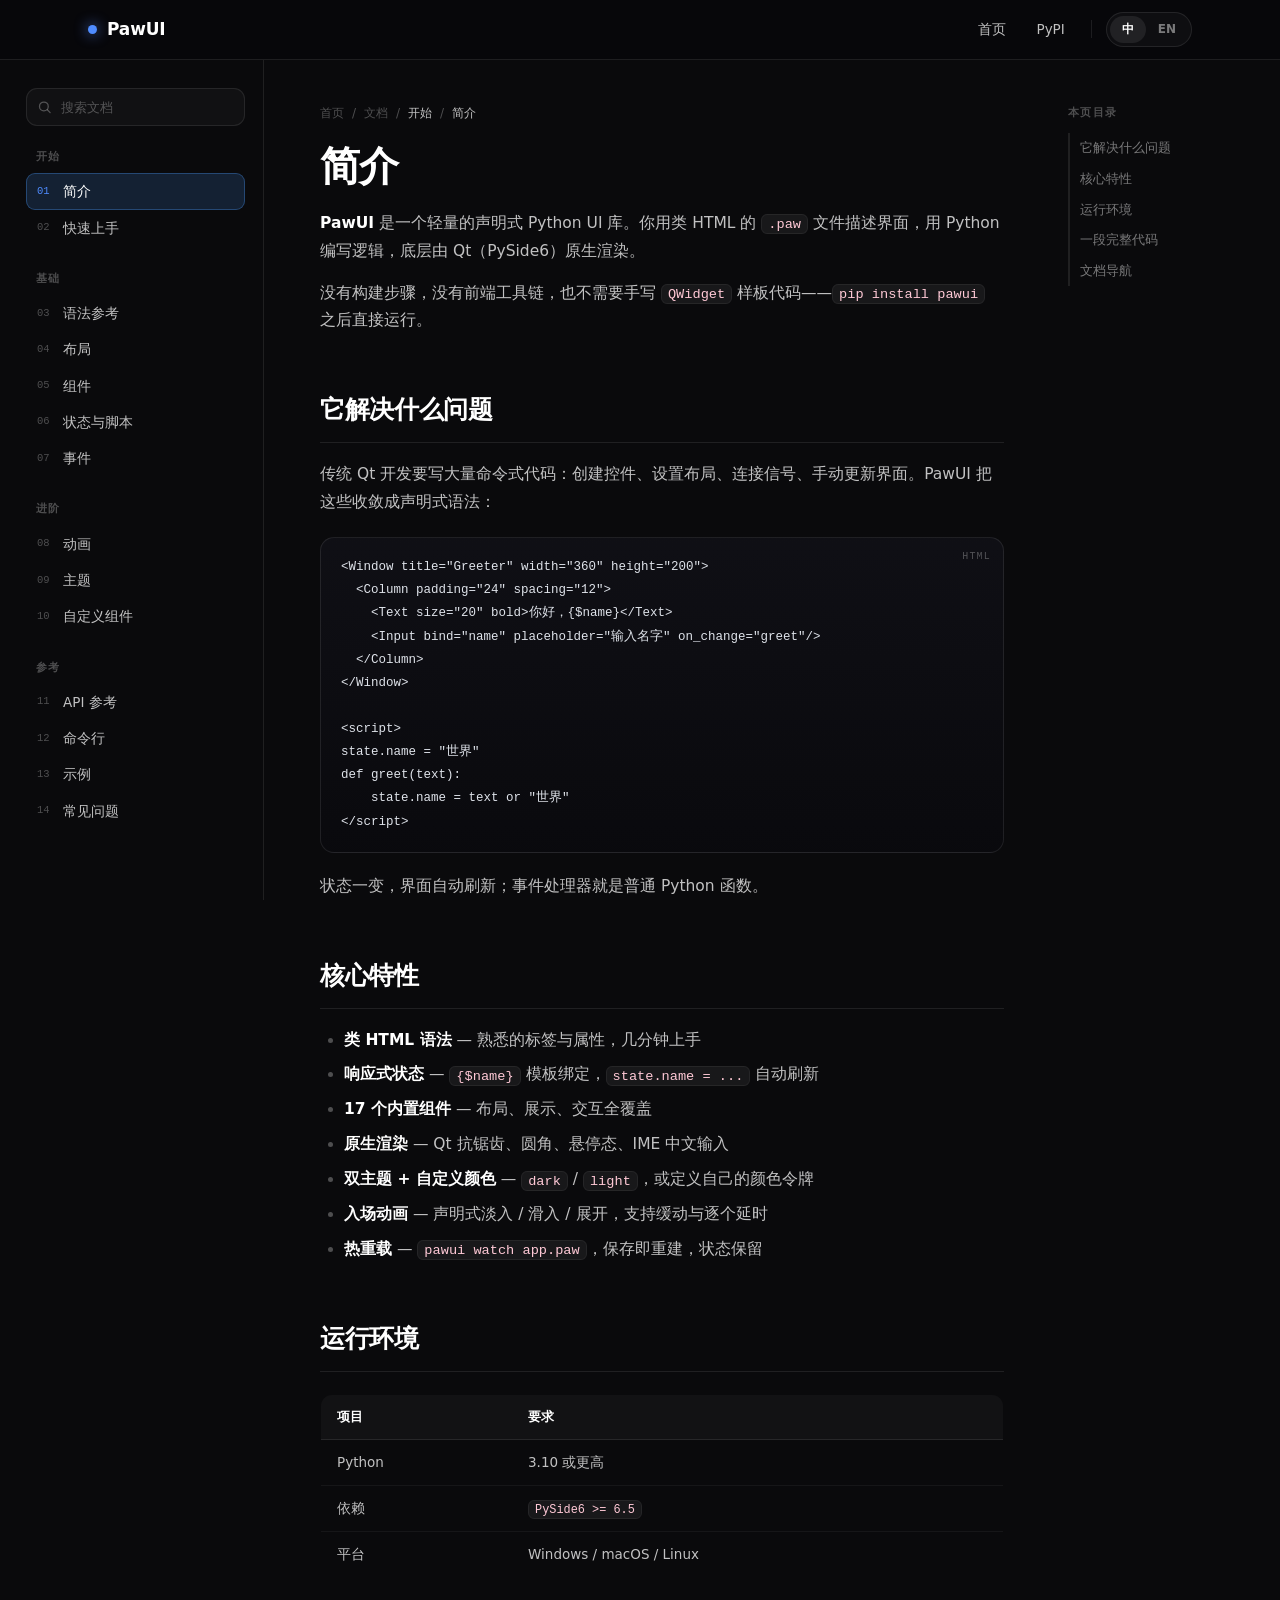
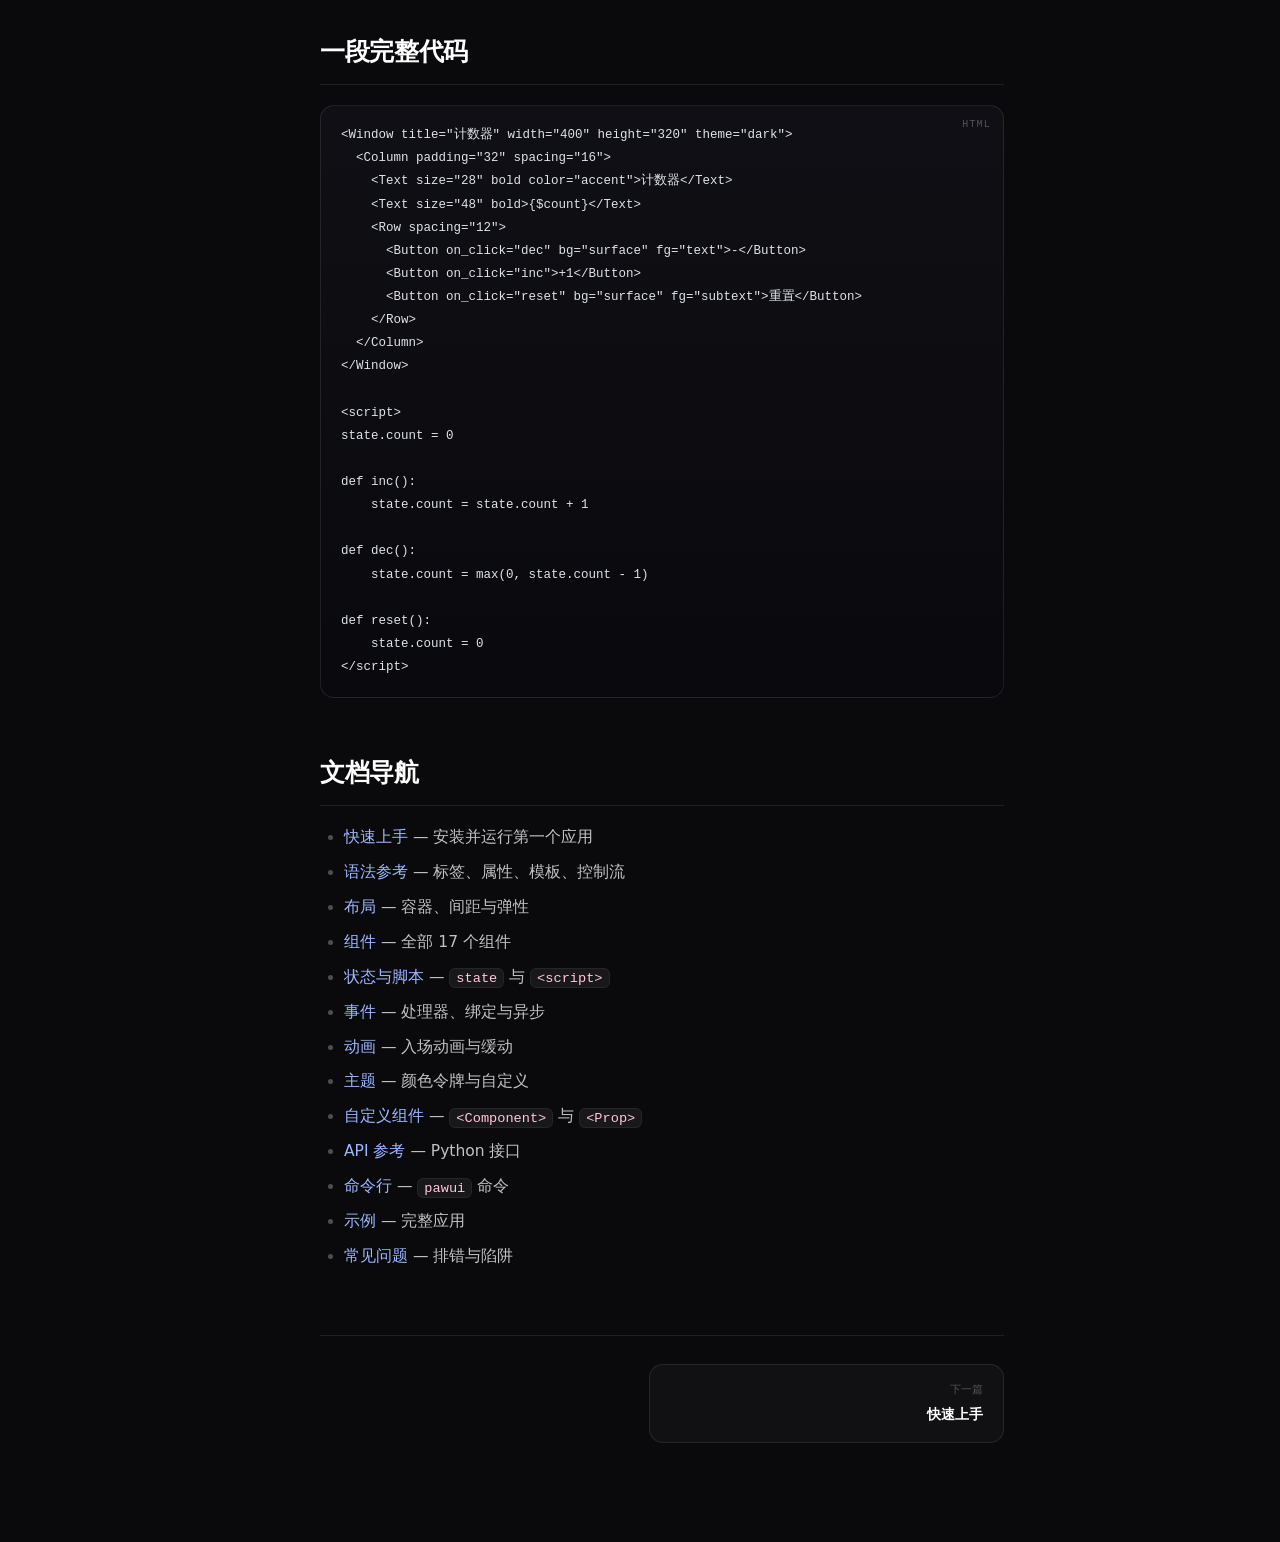
==== docs/index.html @ 41537f06 "Initial commit: PawUI website, docs, and Cloudflare Pages config" ====
<!DOCTYPE html>
<html lang="zh-CN">
<head>
<meta charset="UTF-8">
<meta name="viewport" content="width=device-width, initial-scale=1.0">
<title>文档 — PawUI</title>
<meta name="description" content="PawUI 文档：语法、布局、组件、状态、事件、主题与命令行参考。">
<link rel="stylesheet" href="../static/style.css">
</head>
<body class="docs-body">

<header class="site-header scrolled" id="header">
  <div class="header-inner">
    <a class="brand" href="../index.html"><span class="dot"></span>PawUI</a>
    <nav class="header-nav">
      <a class="nav-link" href="../index.html" data-zh="首页" data-en="Home">首页</a>
      <a class="nav-link" href="https://pypi.org/project/pawui/" target="_blank" rel="noopener">PyPI</a>
      <span class="divider-v"></span>
      <div class="lang-toggle" role="group" aria-label="Language">
        <button type="button" data-lang="zh" class="active">中</button>
        <button type="button" data-lang="en">EN</button>
      </div>
      <button class="menu-btn" id="menu-btn" type="button" aria-label="Menu">
        <svg width="18" height="18" viewBox="0 0 24 24" fill="none" stroke="currentColor" stroke-width="2" stroke-linecap="round">
          <line x1="4" y1="7" x2="20" y2="7"></line>
          <line x1="4" y1="12" x2="20" y2="12"></line>
          <line x1="4" y1="17" x2="20" y2="17"></line>
        </svg>
      </button>
    </nav>
  </div>
</header>

<div class="docs-scrim" id="scrim"></div>

<div class="docs-shell">
  <aside class="docs-side" id="side">
    <div class="side-search">
      <svg viewBox="0 0 24 24" fill="none" stroke="currentColor" stroke-width="2" stroke-linecap="round">
        <circle cx="11" cy="11" r="7"></circle>
        <line x1="21" y1="21" x2="16.5" y2="16.5"></line>
      </svg>
      <input type="search" id="doc-search" placeholder="搜索文档" autocomplete="off">
    </div>
    <nav id="side-nav"></nav>
  </aside>

  <main class="docs-main">
    <div class="crumbs" id="crumbs"></div>
    <article class="markdown" id="doc"></article>
    <div class="doc-pager" id="pager"></div>
  </main>

  <aside class="docs-toc" id="toc">
    <b data-zh="本页目录" data-en="On this page">本页目录</b>
    <nav id="toc-nav"></nav>
  </aside>
</div>

<noscript>
  <div style="padding:120px 28px;text-align:center;color:#f5f5f7">
    This documentation requires JavaScript.
  </div>
</noscript>

<script src="../static/marked.min.js"></script>
<script src="../static/dompurify.min.js"></script>
<script src="../static/data.js"></script>
<script src="../static/docs.js"></script>
</body>
</html>
---- static/style.css ----
/* ============================================================
   PawUI — shared design system
   Used by the landing page (index.html) and docs (docs/index.html)
   ============================================================ */

/* --- tokens --- */
:root {
  --bg: #0a0a0c;
  --bg-soft: #101015;
  --text: #ffffff;
  --text-2: hsla(0,0%,100%,.75);
  --text-3: hsla(0,0%,100%,.45);
  --text-4: hsla(0,0%,100%,.28);

  --accent: #4f8cff;
  --accent-soft: hsla(213,100%,65%,.16);
  --accent-line: hsla(213,100%,65%,.32);
  --cyan: #6ec8ff;
  --violet: #a78bfa;
  --green: #34d399;
  --amber: #fbbf24;
  --danger: #fb7185;

  --surface: hsla(0,0%,100%,.05);
  --surface-2: hsla(0,0%,100%,.03);
  --surface-3: hsla(0,0%,100%,.08);
  --border: hsla(0,0%,100%,.09);
  --border-2: hsla(0,0%,100%,.16);

  --radius-sm: 10px;
  --radius: 16px;
  --radius-lg: 22px;
  --radius-xl: 30px;

  --shadow-sm: 0 2px 10px rgba(0,0,0,.35);
  --shadow: 0 20px 50px rgba(0,0,0,.5);
  --shadow-lg: 0 40px 90px rgba(0,0,0,.6);

  --font: "Inter", -apple-system, BlinkMacSystemFont, "Segoe UI",
    "PingFang SC", "Hiragino Sans GB", "Microsoft YaHei UI", system-ui, sans-serif;
  --mono: "SF Mono", "JetBrains Mono", "Cascadia Code", Menlo, Consolas, monospace;

  --ease: cubic-bezier(.16,1,.3,1);
  --spring: cubic-bezier(.34,1.56,.64,1);
  --dur: .5s;

  --container: 1160px;
  --header-h: 60px;
}

*, *::before, *::after { box-sizing: border-box; margin: 0; padding: 0; }

html { scroll-behavior: smooth; -webkit-text-size-adjust: 100%; }

body {
  background: var(--bg);
  color: var(--text);
  font-family: var(--font);
  font-size: 15px;
  line-height: 1.65;
  -webkit-font-smoothing: antialiased;
  -moz-osx-font-smoothing: grayscale;
  overflow-x: hidden;
}

a { color: inherit; text-decoration: none; }
img { max-width: 100%; display: block; }
button { font-family: inherit; }
::selection { background: var(--accent-soft); }

/* --- background atmosphere --- */
.atmos {
  position: fixed;
  inset: 0;
  z-index: 0;
  pointer-events: none;
  overflow: hidden;
}
.atmos .orb {
  position: absolute;
  border-radius: 50%;
  filter: blur(110px);
  opacity: .55;
}
.atmos .o1 {
  width: 620px; height: 620px; top: -220px; left: -180px;
  background: radial-gradient(circle, hsla(213,100%,62%,.30), transparent 66%);
}
.atmos .o2 {
  width: 520px; height: 520px; top: -40px; right: -160px;
  background: radial-gradient(circle, hsla(190,90%,58%,.24), transparent 66%);
}
.atmos .o3 {
  width: 540px; height: 540px; bottom: -220px; left: 32%;
  background: radial-gradient(circle, hsla(268,84%,66%,.22), transparent 66%);
}
.atmos .grid {
  position: absolute;
  inset: 0;
  background-image:
    linear-gradient(rgba(255,255,255,.025) 1px, transparent 1px),
    linear-gradient(90deg, rgba(255,255,255,.025) 1px, transparent 1px);
  background-size: 64px 64px;
  mask-image: radial-gradient(ellipse 80% 60% at 50% 0%, #000 30%, transparent 75%);
  -webkit-mask-image: radial-gradient(ellipse 80% 60% at 50% 0%, #000 30%, transparent 75%);
}
.page { position: relative; z-index: 1; }

/* --- layout --- */
.container {
  width: 100%;
  max-width: var(--container);
  margin: 0 auto;
  padding: 0 28px;
}
section { padding: 150px 0; position: relative; }

/* --- typography helpers --- */
.eyebrow {
  display: inline-flex;
  align-items: center;
  gap: 8px;
  padding: 5px 13px;
  border: 1px solid var(--border);
  border-radius: 100px;
  background: var(--surface-2);
  font-family: var(--mono);
  font-size: 10.5px;
  letter-spacing: .18em;
  text-transform: uppercase;
  color: var(--text-2);
}
.h1 {
  font-size: clamp(34px, 4.6vw, 56px);
  line-height: 1.08;
  font-weight: 700;
  letter-spacing: -.03em;
}
.h2 {
  font-size: clamp(28px, 4.2vw, 48px);
  line-height: 1.1;
  font-weight: 700;
  letter-spacing: -.025em;
}
.h3 { font-size: 20px; font-weight: 650; letter-spacing: -.01em; }
.grad {
  background: linear-gradient(100deg, #a8c8ff 0%, var(--accent) 50%, #6ec8ff 100%);
  -webkit-background-clip: text;
  background-clip: text;
  color: transparent;
}
.lead { font-size: 17px; line-height: 1.75; color: var(--text-2); }

/* --- buttons --- */
.btn {
  display: inline-flex;
  align-items: center;
  justify-content: center;
  gap: 8px;
  height: 42px;
  padding: 0 20px;
  border-radius: 100px;
  border: 1px solid transparent;
  font-size: 14px;
  font-weight: 600;
  cursor: pointer;
  white-space: nowrap;
  transition: transform .35s var(--ease), background .35s var(--ease),
    border-color .35s var(--ease), box-shadow .35s var(--ease), color .35s var(--ease);
}
.btn:hover { transform: translateY(-2px); }
.btn:active { transform: translateY(0); }
.btn-primary {
  background: var(--text);
  color: #08080b;
}
.btn-primary:hover { box-shadow: 0 12px 30px rgba(255,255,255,.18); }
.btn-accent {
  background: linear-gradient(120deg, var(--accent), #6f9dff);
  color: #fff;
  box-shadow: 0 10px 30px hsla(213,100%,65%,.35);
}
.btn-accent:hover { box-shadow: 0 16px 40px hsla(213,100%,65%,.5); }
.btn-secondary {
  background: var(--surface);
  border-color: var(--border);
  color: var(--text);
}
.btn-secondary:hover { background: var(--surface-3); border-color: var(--border-2); }
.btn-ghost { color: var(--text-2); }
.btn-ghost:hover { color: var(--text); background: var(--surface-2); }
.btn-sm { height: 36px; padding: 0 15px; font-size: 13px; }

/* --- header --- */
.site-header {
  position: fixed;
  top: 0; left: 0; right: 0;
  z-index: 100;
  height: var(--header-h);
  display: flex;
  align-items: center;
  border-bottom: 1px solid transparent;
  transition: background .4s var(--ease), border-color .4s var(--ease), backdrop-filter .4s var(--ease);
}
.site-header.scrolled {
  background: rgba(8,8,11,.72);
  backdrop-filter: saturate(180%) blur(20px);
  -webkit-backdrop-filter: saturate(180%) blur(20px);
  border-bottom-color: var(--border);
}
.header-inner {
  width: 100%;
  max-width: var(--container);
  margin: 0 auto;
  padding: 0 28px;
  display: flex;
  align-items: center;
  justify-content: space-between;
  gap: 20px;
}
.brand {
  display: inline-flex;
  align-items: center;
  gap: 10px;
  font-weight: 700;
  font-size: 17px;
  letter-spacing: -.01em;
}
.brand .dot {
  width: 9px; height: 9px;
  border-radius: 50%;
  background: var(--accent);
  box-shadow: 0 0 14px rgba(91,140,255,.9);
}
.header-nav {
  display: flex;
  align-items: center;
  gap: 6px;
  font-size: 13.5px;
  font-weight: 500;
}
.header-nav a.nav-link {
  padding: 7px 12px;
  border-radius: 100px;
  color: var(--text-2);
  transition: color .3s var(--ease), background .3s var(--ease);
}
.header-nav a.nav-link:hover { color: var(--text); background: var(--surface-2); }
.header-nav .divider-v {
  width: 1px; height: 18px;
  background: var(--border);
  margin: 0 8px;
}

/* --- hero --- */
.hero { padding: 180px 0 72px; }
.hero-grid {
  display: grid;
  grid-template-columns: 1.12fr .88fr;
  gap: 72px;
  align-items: center;
}
.hero-copy { display: flex; flex-direction: column; gap: 26px; }
.hero-badge {
  display: inline-flex;
  align-items: center;
  gap: 9px;
  width: fit-content;
  padding: 6px 14px 6px 8px;
  border: 1px solid var(--border);
  border-radius: 100px;
  background: var(--surface-2);
  font-size: 12.5px;
  color: var(--text-2);
}
.hero-badge .tag {
  font-family: var(--mono);
  font-size: 10.5px;
  font-weight: 600;
  padding: 2px 8px;
  border-radius: 100px;
  background: var(--accent-soft);
  color: #b9ccff;
}
.hero-badge .live {
  width: 6px; height: 6px; border-radius: 50%;
  background: var(--green);
  box-shadow: 0 0 10px var(--green);
  animation: pulse 2.4s var(--ease) infinite;
}
@keyframes pulse { 0%,100% { opacity: 1; } 50% { opacity: .35; } }
.hero-actions { display: flex; gap: 12px; flex-wrap: wrap; align-items: center; }
.hero-meta {
  display: flex;
  gap: 22px;
  flex-wrap: wrap;
  font-size: 12.5px;
  color: var(--text-3);
  font-family: var(--mono);
}
.hero-meta span { display: inline-flex; align-items: center; gap: 7px; }
.hero-meta i {
  width: 5px; height: 5px; border-radius: 50%;
  background: var(--text-4);
  display: inline-block;
}

/* --- terminal / code --- */
.term {
  border: 1px solid var(--border);
  border-radius: var(--radius-lg);
  background: linear-gradient(180deg, rgba(18,18,24,.96), rgba(11,11,15,.96));
  box-shadow: var(--shadow-lg);
  overflow: hidden;
}
.term-bar {
  display: flex;
  align-items: center;
  gap: 12px;
  padding: 12px 16px;
  border-bottom: 1px solid var(--border);
}
.term-dots { display: flex; gap: 7px; }
.term-dots i { width: 11px; height: 11px; border-radius: 50%; display: block; }
.term-dots .r { background: #ff5f57; }
.term-dots .y { background: #febc2e; }
.term-dots .g { background: #28c840; }
.term-title {
  flex: 1;
  text-align: center;
  font-family: var(--mono);
  font-size: 11.5px;
  color: var(--text-3);
}
.term-copy {
  font-size: 11px;
  font-family: var(--mono);
  color: var(--text-3);
  background: transparent;
  border: 1px solid transparent;
  border-radius: 7px;
  padding: 3px 9px;
  cursor: pointer;
  transition: all .3s var(--ease);
}
.term-copy:hover { color: var(--text); border-color: var(--border); background: var(--surface-2); }
.term-tabs { display: flex; gap: 4px; padding: 12px 14px 0; }
.term-tab {
  padding: 8px 14px;
  font-size: 12px;
  font-weight: 600;
  color: var(--text-3);
  background: transparent;
  border: 1px solid transparent;
  border-bottom: none;
  border-radius: 10px 10px 0 0;
  cursor: pointer;
  transition: all .3s var(--ease);
}
.term-tab:hover { color: var(--text-2); }
.term-tab.active {
  color: var(--text);
  background: rgba(255,255,255,.05);
  border-color: var(--border);
}
.term-body {
  margin: 0;
  padding: 18px 20px;
  font-family: var(--mono);
  font-size: 12.5px;
  line-height: 1.95;
  color: #dfe3ea;
  white-space: pre;
  overflow-x: auto;
  min-height: 190px;
}
.term-body .c-prompt { color: var(--accent); }
.term-body .c-key { color: var(--violet); }
.term-body .c-str { color: var(--green); }
.term-body .c-fn { color: var(--cyan); }
.term-body .c-cmt { color: var(--text-4); }
.term-body .c-tag { color: #7aa2ff; }
.term-body .c-atr { color: var(--amber); }
.term-body .c-num { color: #f0a6ff; }

/* --- reveal animations --- */
@keyframes rise {
  from { opacity: 0; transform: translateY(26px); }
  to { opacity: 1; transform: none; }
}
.rise { animation: rise .9s var(--ease) both; }
.r1 { animation-delay: .05s; } .r2 { animation-delay: .13s; }
.r3 { animation-delay: .21s; } .r4 { animation-delay: .30s; }
.r5 { animation-delay: .40s; } .r6 { animation-delay: .52s; }

.reveal { opacity: 0; transform: translateY(30px); transition: opacity .9s var(--ease), transform .9s var(--ease); }
.reveal.in { opacity: 1; transform: none; }
.rd1 { transition-delay: .06s; } .rd2 { transition-delay: .14s; }
.rd3 { transition-delay: .22s; } .rd4 { transition-delay: .30s; }

@media (prefers-reduced-motion: reduce) {
  * { animation: none !important; transition: none !important; }
  .reveal { opacity: 1; transform: none; }
}

/* --- section head --- */
.sec-head {
  display: flex;
  flex-direction: column;
  align-items: center;
  text-align: center;
  gap: 20px;
  max-width: 680px;
  margin: 0 auto 88px;
}
.sec-head p { color: var(--text-2); font-size: 16px; line-height: 1.75; }

/* --- stats --- */
.stats {
  display: grid;
  grid-template-columns: repeat(4, 1fr);
  gap: 16px;
  padding: 8px;
  border: 1px solid var(--border);
  border-radius: var(--radius-lg);
  background: var(--surface-2);
}
.stat {
  text-align: center;
  padding: 26px 16px;
  border-radius: var(--radius);
  transition: background .4s var(--ease);
}
.stat:hover { background: var(--surface); }
.stat .n {
  font-size: 40px;
  font-weight: 700;
  letter-spacing: -.03em;
  line-height: 1;
  background: linear-gradient(180deg, #fff, #a8c8ff);
  -webkit-background-clip: text; background-clip: text; color: transparent;
}
.stat .l { margin-top: 8px; font-size: 12.5px; color: var(--text-3); }

/* --- bento features --- */
.bento {
  display: grid;
  grid-template-columns: repeat(3, 1fr);
  gap: 20px;
}
.card {
  position: relative;
  border: 1px solid var(--border);
  border-radius: var(--radius-lg);
  background: linear-gradient(180deg, rgba(255,255,255,.05), rgba(255,255,255,.015));
  padding: 22px;
  overflow: hidden;
  transition: transform .55s var(--ease), border-color .55s var(--ease);
}
.card:hover { transform: translateY(-6px); border-color: var(--border-2); }
.card::after {
  content: "";
  position: absolute;
  inset: 0;
  background: radial-gradient(600px 180px at var(--mx, 50%) var(--my, 0%), rgba(91,140,255,.12), transparent 70%);
  opacity: 0;
  transition: opacity .5s var(--ease);
  pointer-events: none;
}
.card:hover::after { opacity: 1; }
.card .ic {
  width: 38px; height: 38px;
  border-radius: 12px;
  display: grid;
  place-items: center;
  border: 1px solid var(--accent-line);
  background: linear-gradient(140deg, rgba(79,140,255,.20), rgba(79,140,255,.03));
  color: #b9ccff;
  font-family: var(--mono);
  font-size: 12.5px;
  font-weight: 700;
  margin-bottom: 14px;
}
.card h3 { font-size: 16px; font-weight: 650; letter-spacing: -.01em; margin-bottom: 7px; }
.card p { font-size: 13px; line-height: 1.65; color: var(--text-2); }
.card .en {
  display: block;
  margin-top: 6px;
  font-family: var(--mono);
  font-size: 10px;
  letter-spacing: .16em;
  text-transform: uppercase;
  color: var(--text-4);
}
.card.wide { grid-column: span 4; }
.card.mid { grid-column: span 3; }
.card.third { grid-column: span 2; }
.card.two { grid-column: span 2; }
.card .code-inline {
  margin-top: 13px;
  display: inline-block;
  font-family: var(--mono);
  font-size: 12px;
  color: var(--cyan);
  background: rgba(52,211,238,.08);
  border: 1px solid rgba(52,211,238,.18);
  border-radius: 8px;
  padding: 6px 10px;
}
.card .mini-term {
  margin-top: 18px;
  border: 1px solid var(--border);
  border-radius: 12px;
  background: rgba(0,0,0,.35);
  padding: 12px 14px;
  font-family: var(--mono);
  font-size: 11.5px;
  line-height: 1.9;
  color: var(--text-2);
}
.card .mini-term .c-dim { color: var(--text-4); }
.card .mini-term .c-accent { color: var(--accent); }
.card .mini-term .c-green { color: var(--green); }

/* --- showcase --- */
.showcase {
  display: grid;
  grid-template-columns: .85fr 1.15fr;
  gap: 56px;
  align-items: center;
}
.showcase-copy { display: flex; flex-direction: column; gap: 22px; }
.checklist { display: flex; flex-direction: column; gap: 14px; margin-top: 6px; }
.checklist li {
  list-style: none;
  display: flex;
  gap: 12px;
  align-items: flex-start;
  font-size: 14px;
  color: var(--text-2);
}
.checklist li .tick {
  flex: none;
  width: 20px; height: 20px;
  border-radius: 50%;
  display: grid; place-items: center;
  background: rgba(52,211,153,.14);
  border: 1px solid rgba(52,211,153,.3);
  color: var(--green);
  font-size: 11px;
  margin-top: 1px;
}
.mock {
  border: 1px solid var(--border);
  border-radius: var(--radius-xl);
  background: linear-gradient(180deg, rgba(20,20,27,.96), rgba(12,12,16,.96));
  box-shadow: var(--shadow-lg);
  overflow: hidden;
}
.mock-bar {
  display: flex; align-items: center; gap: 8px;
  padding: 13px 18px;
  border-bottom: 1px solid var(--border);
}
.mock-bar .t { font-size: 12px; color: var(--text-3); font-family: var(--mono); margin-left: 6px; }
.mock-app { padding: 22px; display: flex; flex-direction: column; gap: 16px; }
.mock-row { display: flex; gap: 12px; align-items: center; }
.mock-tile {
  flex: 1;
  border: 1px solid var(--border);
  border-radius: 14px;
  background: var(--surface-2);
  padding: 16px;
  display: flex;
  flex-direction: column;
  gap: 6px;
}
.mock-tile .k { font-size: 11px; color: var(--text-3); }
.mock-tile .v { font-size: 24px; font-weight: 700; letter-spacing: -.02em; }
.mock-tile .v.a { color: var(--accent); }
.mock-tile .v.b { color: var(--cyan); }
.mock-tile .v.c { color: var(--violet); }
.mock-progress {
  height: 8px; border-radius: 100px;
  background: var(--surface-3);
  overflow: hidden;
}
.mock-progress i {
  display: block; height: 100%; width: 68%;
  border-radius: 100px;
  background: linear-gradient(90deg, var(--accent), var(--cyan));
}
.mock-input {
  display: flex; gap: 10px;
}
.mock-input .f {
  flex: 1;
  height: 38px;
  border: 1px solid var(--border);
  border-radius: 10px;
  background: var(--surface-2);
  display: flex; align-items: center;
  padding: 0 14px;
  font-size: 12px;
  color: var(--text-4);
}
.mock-input .b {
  height: 38px; padding: 0 18px;
  border-radius: 10px;
  background: linear-gradient(120deg, var(--accent), #7aa2ff);
  color: #fff; font-size: 12.5px; font-weight: 600;
  display: inline-flex; align-items: center;
}
.mock-list { display: flex; flex-direction: column; gap: 8px; }
.mock-item {
  display: flex; align-items: center; gap: 12px;
  padding: 11px 14px;
  border: 1px solid var(--border);
  border-radius: 12px;
  background: var(--surface-2);
  font-size: 12.5px;
  color: var(--text-2);
}
.mock-item .sw {
  width: 34px; height: 20px; border-radius: 100px;
  background: var(--accent); position: relative; flex: none;
}
.mock-item .sw::after {
  content: ""; position: absolute; top: 3px; right: 3px;
  width: 14px; height: 14px; border-radius: 50%; background: #fff;
}
.mock-item .sw.off { background: var(--surface-3); }
.mock-item .sw.off::after { right: auto; left: 3px; }
.mock-item .fill { flex: 1; }

/* --- steps --- */
.steps { display: grid; grid-template-columns: repeat(3, 1fr); gap: 24px; counter-reset: s; }
.step {
  position: relative;
  border: 1px solid var(--border);
  border-radius: var(--radius-lg);
  background: var(--surface-2);
  padding: 32px 28px;
  counter-increment: s;
  transition: transform .5s var(--ease), border-color .5s var(--ease);
}
.step:hover { transform: translateY(-5px); border-color: var(--border-2); }
.step::before {
  content: "0" counter(s);
  position: absolute;
  top: 24px; right: 26px;
  font-family: var(--mono);
  font-size: 12px;
  font-weight: 700;
  color: var(--text-4);
}
.step h3 { font-size: 18px; font-weight: 650; margin-bottom: 10px; }
.step p { font-size: 13.5px; color: var(--text-2); line-height: 1.7; }
.step code {
  font-family: var(--mono);
  font-size: 12px;
  color: var(--accent);
  background: var(--accent-soft);
  border-radius: 6px;
  padding: 2px 7px;
}

/* --- install / cli --- */
.install-grid { display: grid; grid-template-columns: 1fr 1fr; gap: 60px; align-items: center; }
.cmd-list { display: flex; flex-direction: column; gap: 10px; margin-top: 28px; }
.cmd-row {
  display: flex; align-items: center; gap: 16px;
  padding: 13px 18px;
  border: 1px solid var(--border);
  border-radius: 13px;
  background: var(--surface-2);
  transition: transform .4s var(--ease), border-color .4s var(--ease), background .4s var(--ease);
}
.cmd-row:hover { transform: translateX(4px); border-color: var(--border-2); background: var(--surface); }
.cmd-row .k {
  font-family: var(--mono);
  font-size: 11px;
  font-weight: 700;
  color: var(--accent);
  width: 62px;
  flex: none;
  text-transform: uppercase;
  letter-spacing: .05em;
}
.cmd-row .v { font-family: var(--mono); font-size: 12.5px; color: var(--text-2); }
.cmd-row .d { margin-left: auto; font-size: 11.5px; color: var(--text-4); }

/* --- cta --- */
.cta {
  border: 1px solid var(--border);
  border-radius: var(--radius-xl);
  background:
    radial-gradient(700px 300px at 50% -20%, rgba(91,140,255,.18), transparent 70%),
    linear-gradient(180deg, rgba(255,255,255,.04), rgba(255,255,255,.01));
  padding: 100px 40px;
  text-align: center;
  display: flex;
  flex-direction: column;
  align-items: center;
  gap: 22px;
}
.cta .h2 { max-width: 620px; }
.cta p { color: var(--text-2); font-size: 16px; max-width: 500px; }
.cta-actions { display: flex; gap: 12px; flex-wrap: wrap; justify-content: center; margin-top: 6px; }

/* --- footer --- */
.site-footer {
  border-top: 1px solid var(--border);
  padding: 64px 0 36px;
  margin-top: 40px;
}
.footer-top {
  display: flex;
  justify-content: space-between;
  gap: 48px;
  flex-wrap: wrap;
}
.footer-brand { max-width: 320px; display: flex; flex-direction: column; gap: 14px; }
.footer-brand p { font-size: 13px; color: var(--text-3); line-height: 1.75; }
.footer-cols { display: flex; gap: 56px; flex-wrap: wrap; }
.footer-col { display: flex; flex-direction: column; gap: 11px; }
.footer-col b {
  font-size: 11px;
  font-weight: 700;
  letter-spacing: .12em;
  text-transform: uppercase;
  color: var(--text-4);
  margin-bottom: 3px;
}
.footer-col a { font-size: 13px; color: var(--text-2); transition: color .3s var(--ease); }
.footer-col a:hover { color: var(--text); }
.footer-bottom {
  margin-top: 48px;
  padding-top: 24px;
  border-top: 1px solid var(--border);
  display: flex;
  justify-content: space-between;
  gap: 16px;
  flex-wrap: wrap;
  font-size: 12px;
  color: var(--text-4);
}

/* ============================================================
   DOCS
   ============================================================ */
.docs-body { background: var(--bg); }

.docs-shell {
  display: grid;
  grid-template-columns: 264px minmax(0, 1fr) 220px;
  gap: 0;
  max-width: 1420px;
  margin: 0 auto;
  padding-top: var(--header-h);
  min-height: 100vh;
}

/* sidebar */
.docs-side {
  position: sticky;
  top: var(--header-h);
  height: calc(100vh - var(--header-h));
  overflow-y: auto;
  padding: 28px 18px 60px 26px;
  border-right: 1px solid var(--border);
}
.docs-side::-webkit-scrollbar { width: 8px; }
.docs-side::-webkit-scrollbar-thumb { background: var(--surface-3); border-radius: 8px; }
.side-search {
  position: relative;
  margin-bottom: 22px;
}
.side-search input {
  width: 100%;
  height: 38px;
  border: 1px solid var(--border);
  border-radius: 11px;
  background: var(--surface-2);
  color: var(--text);
  font-family: inherit;
  font-size: 13px;
  padding: 0 12px 0 34px;
  outline: none;
  transition: border-color .3s var(--ease), background .3s var(--ease);
}
.side-search input::placeholder { color: var(--text-4); }
.side-search input:focus { border-color: var(--accent-line); background: var(--surface); }
.side-search svg {
  position: absolute;
  left: 11px; top: 50%;
  transform: translateY(-50%);
  width: 15px; height: 15px;
  color: var(--text-4);
  pointer-events: none;
}
.side-group { margin-bottom: 24px; }
.side-group > b {
  display: block;
  padding: 0 10px 8px;
  font-size: 10.5px;
  font-weight: 700;
  letter-spacing: .14em;
  text-transform: uppercase;
  color: var(--text-4);
}
.side-link {
  display: flex;
  align-items: center;
  gap: 10px;
  padding: 7px 11px;
  border-radius: 9px;
  font-size: 13.5px;
  color: var(--text-2);
  transition: color .25s var(--ease), background .25s var(--ease);
}
.side-link:hover { color: var(--text); background: var(--surface-2); }
.side-link.active {
  color: var(--text);
  background: var(--accent-soft);
  box-shadow: inset 0 0 0 1px var(--accent-line);
}
.side-link .idx {
  font-family: var(--mono);
  font-size: 10.5px;
  color: var(--text-4);
  width: 16px;
  flex: none;
}
.side-link.active .idx { color: var(--accent); }
.side-empty { padding: 10px; font-size: 12.5px; color: var(--text-4); }

/* content */
.docs-main {
  min-width: 0;
  padding: 44px 56px 100px;
}
.crumbs {
  display: flex;
  align-items: center;
  gap: 8px;
  font-size: 12px;
  color: var(--text-4);
  margin-bottom: 20px;
}
.crumbs b { color: var(--text-2); font-weight: 500; }
.crumbs .sep { color: var(--text-4); }

.markdown { max-width: 780px; font-size: 15.5px; line-height: 1.8; color: var(--text-2); }
.markdown > *:first-child { margin-top: 0; }
.markdown h1 {
  font-size: 40px;
  font-weight: 700;
  letter-spacing: -.025em;
  color: var(--text);
  line-height: 1.1;
  margin: 0 0 22px;
  scroll-margin-top: calc(var(--header-h) + 20px);
}
.markdown h2 {
  font-size: 25px;
  font-weight: 680;
  letter-spacing: -.015em;
  color: var(--text);
  margin: 52px 0 18px;
  padding-bottom: 10px;
  border-bottom: 1px solid var(--border);
  scroll-margin-top: calc(var(--header-h) + 20px);
}
.markdown h3 {
  font-size: 18.5px;
  font-weight: 650;
  color: var(--text);
  margin: 34px 0 12px;
  scroll-margin-top: calc(var(--header-h) + 20px);
}
.markdown h4 {
  font-size: 15.5px;
  font-weight: 650;
  color: var(--text);
  margin: 26px 0 10px;
}
.markdown p { margin: 14px 0; }
.markdown a { color: #9db8ff; text-decoration: none; border-bottom: 1px solid transparent; transition: border-color .25s var(--ease); }
.markdown a:hover { border-bottom-color: currentColor; }
.markdown strong { color: var(--text); font-weight: 650; }
.markdown ul, .markdown ol { margin: 14px 0; padding-left: 24px; }
.markdown li { margin: 7px 0; }
.markdown li::marker { color: var(--text-4); }
.markdown code {
  font-family: var(--mono);
  font-size: .88em;
  color: #ffc9d6;
  background: rgba(255,255,255,.06);
  border: 1px solid rgba(255,255,255,.06);
  border-radius: 6px;
  padding: 1.5px 6px;
}
.markdown pre {
  position: relative;
  margin: 20px 0;
  border: 1px solid var(--border);
  border-radius: 14px;
  background: linear-gradient(180deg, rgba(16,16,22,.95), rgba(10,10,14,.95));
  overflow: hidden;
}
.markdown pre code {
  display: block;
  padding: 18px 20px;
  color: #dfe3ea;
  background: transparent;
  border: none;
  border-radius: 0;
  font-size: 12.5px;
  line-height: 1.85;
  overflow-x: auto;
}
.markdown pre .lang {
  position: absolute;
  top: 10px; right: 12px;
  font-family: var(--mono);
  font-size: 10px;
  letter-spacing: .12em;
  text-transform: uppercase;
  color: var(--text-4);
}
.markdown blockquote {
  margin: 20px 0;
  padding: 14px 20px;
  border-left: 3px solid var(--accent-line);
  border-radius: 0 12px 12px 0;
  background: var(--surface-2);
  color: var(--text-2);
}
.markdown blockquote p { margin: 0; }
.markdown table {
  width: 100%;
  margin: 22px 0;
  border-collapse: collapse;
  font-size: 13.5px;
  overflow: hidden;
  border: 1px solid var(--border);
  border-radius: 12px;
}
.markdown thead th {
  text-align: left;
  padding: 11px 16px;
  background: var(--surface-2);
  color: var(--text);
  font-weight: 650;
  font-size: 12.5px;
  border-bottom: 1px solid var(--border);
}
.markdown tbody td {
  padding: 10px 16px;
  border-bottom: 1px solid rgba(255,255,255,.05);
  color: var(--text-2);
  vertical-align: top;
}
.markdown tbody tr:last-child td { border-bottom: none; }
.markdown tbody tr:hover td { background: rgba(255,255,255,.02); }
.markdown hr { border: none; border-top: 1px solid var(--border); margin: 40px 0; }

/* copy button on code blocks */
.code-copy {
  position: absolute;
  top: 8px; right: 8px;
  height: 26px;
  padding: 0 10px;
  border: 1px solid var(--border);
  border-radius: 7px;
  background: rgba(12,12,16,.9);
  color: var(--text-3);
  font-family: var(--mono);
  font-size: 10.5px;
  cursor: pointer;
  opacity: 0;
  transition: opacity .25s var(--ease), color .25s var(--ease);
}
.markdown pre:hover .code-copy { opacity: 1; }
.code-copy:hover { color: var(--text); }

/* pagination */
.doc-pager {
  display: flex;
  gap: 16px;
  margin-top: 64px;
  padding-top: 28px;
  border-top: 1px solid var(--border);
  max-width: 780px;
}
.doc-pager a {
  flex: 1;
  border: 1px solid var(--border);
  border-radius: 14px;
  padding: 16px 20px;
  background: var(--surface-2);
  transition: border-color .3s var(--ease), background .3s var(--ease), transform .3s var(--ease);
}
.doc-pager a:hover { border-color: var(--border-2); background: var(--surface); transform: translateY(-2px); }
.doc-pager .dir { font-size: 11px; color: var(--text-4); margin-bottom: 4px; }
.doc-pager .ttl { font-size: 14px; color: var(--text); font-weight: 600; }
.doc-pager a.next { text-align: right; }
.doc-pager .spacer { flex: 1; }

/* toc */
.docs-toc {
  position: sticky;
  top: var(--header-h);
  height: calc(100vh - var(--header-h));
  overflow-y: auto;
  padding: 44px 24px 60px 8px;
}
.docs-toc b {
  display: block;
  font-size: 10.5px;
  font-weight: 700;
  letter-spacing: .14em;
  text-transform: uppercase;
  color: var(--text-4);
  margin-bottom: 12px;
}
.toc-link {
  display: block;
  padding: 5px 10px;
  border-left: 2px solid var(--border);
  font-size: 12.5px;
  color: var(--text-3);
  transition: color .25s var(--ease), border-color .25s var(--ease);
}
.toc-link:hover { color: var(--text); }
.toc-link.lvl3 { padding-left: 22px; font-size: 12px; }
.toc-link.active { color: var(--accent); border-left-color: var(--accent); }

/* language toggle */
.lang-toggle {
  display: inline-flex;
  padding: 3px;
  border: 1px solid var(--border);
  border-radius: 100px;
  background: var(--surface-2);
}
.lang-toggle button {
  padding: 5px 12px;
  border: none;
  border-radius: 100px;
  background: transparent;
  color: var(--text-3);
  font-size: 12px;
  font-weight: 600;
  cursor: pointer;
  transition: color .25s var(--ease), background .25s var(--ease);
}
.lang-toggle button.active { color: var(--text); background: var(--surface-3); }

/* mobile */
.menu-btn {
  display: none;
  width: 38px; height: 38px;
  border: 1px solid var(--border);
  border-radius: 10px;
  background: var(--surface-2);
  cursor: pointer;
  align-items: center;
  justify-content: center;
  color: var(--text);
}
.docs-scrim {
  display: none;
  position: fixed;
  inset: 0;
  z-index: 90;
  background: rgba(0,0,0,.5);
  backdrop-filter: blur(2px);
}

@media (max-width: 1180px) {
  .docs-shell { grid-template-columns: 250px minmax(0, 1fr); }
  .docs-toc { display: none; }
}
@media (max-width: 900px) {
  .hero-grid { grid-template-columns: 1fr; gap: 48px; }
  .stats { grid-template-columns: repeat(2, 1fr); }
  .bento { grid-template-columns: repeat(2, 1fr); }
  .card.wide, .card.mid, .card.third, .card.two { grid-column: span 2; }
  .showcase { grid-template-columns: 1fr; gap: 40px; }
  .steps { grid-template-columns: 1fr; }
  .install-grid { grid-template-columns: 1fr; gap: 40px; }
  .header-nav a.nav-link { display: none; }
  .menu-btn { display: inline-flex; }

  .docs-shell { grid-template-columns: minmax(0, 1fr); }
  .docs-side {
    position: fixed;
    top: var(--header-h);
    left: 0;
    z-index: 95;
    width: 280px;
    background: var(--bg-soft);
    transform: translateX(-104%);
    transition: transform .4s var(--ease);
  }
  .docs-side.open { transform: none; }
  .docs-scrim.show { display: block; }
  .docs-main { padding: 32px 24px 80px; }
  .markdown h1 { font-size: 32px; }
}
@media (max-width: 560px) {
  section { padding: 76px 0; }
  .container { padding: 0 18px; }
  .bento { grid-template-columns: 1fr; }
  .card.wide, .card.mid, .card.third, .card.two { grid-column: span 1; }
  .stats { grid-template-columns: 1fr 1fr; }
  .footer-cols { gap: 32px; }
  .term-body { font-size: 11.5px; }
}
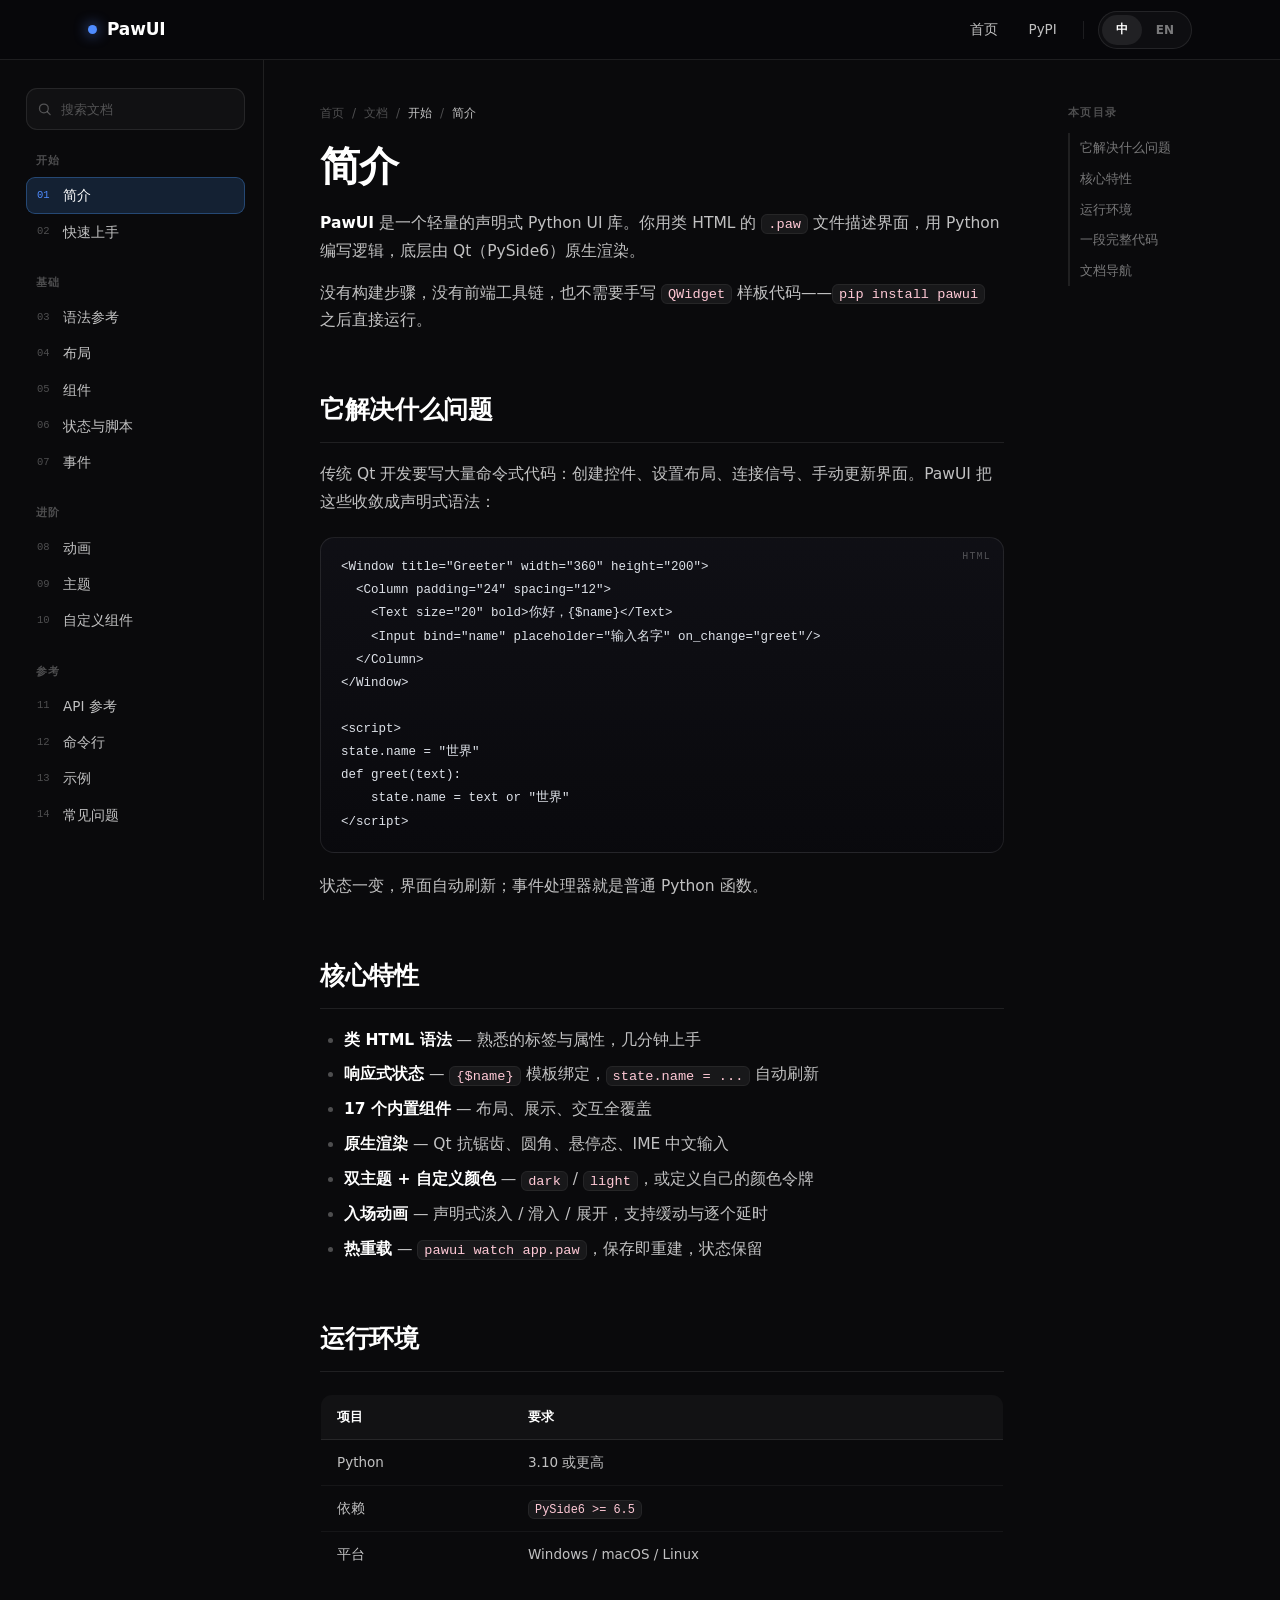
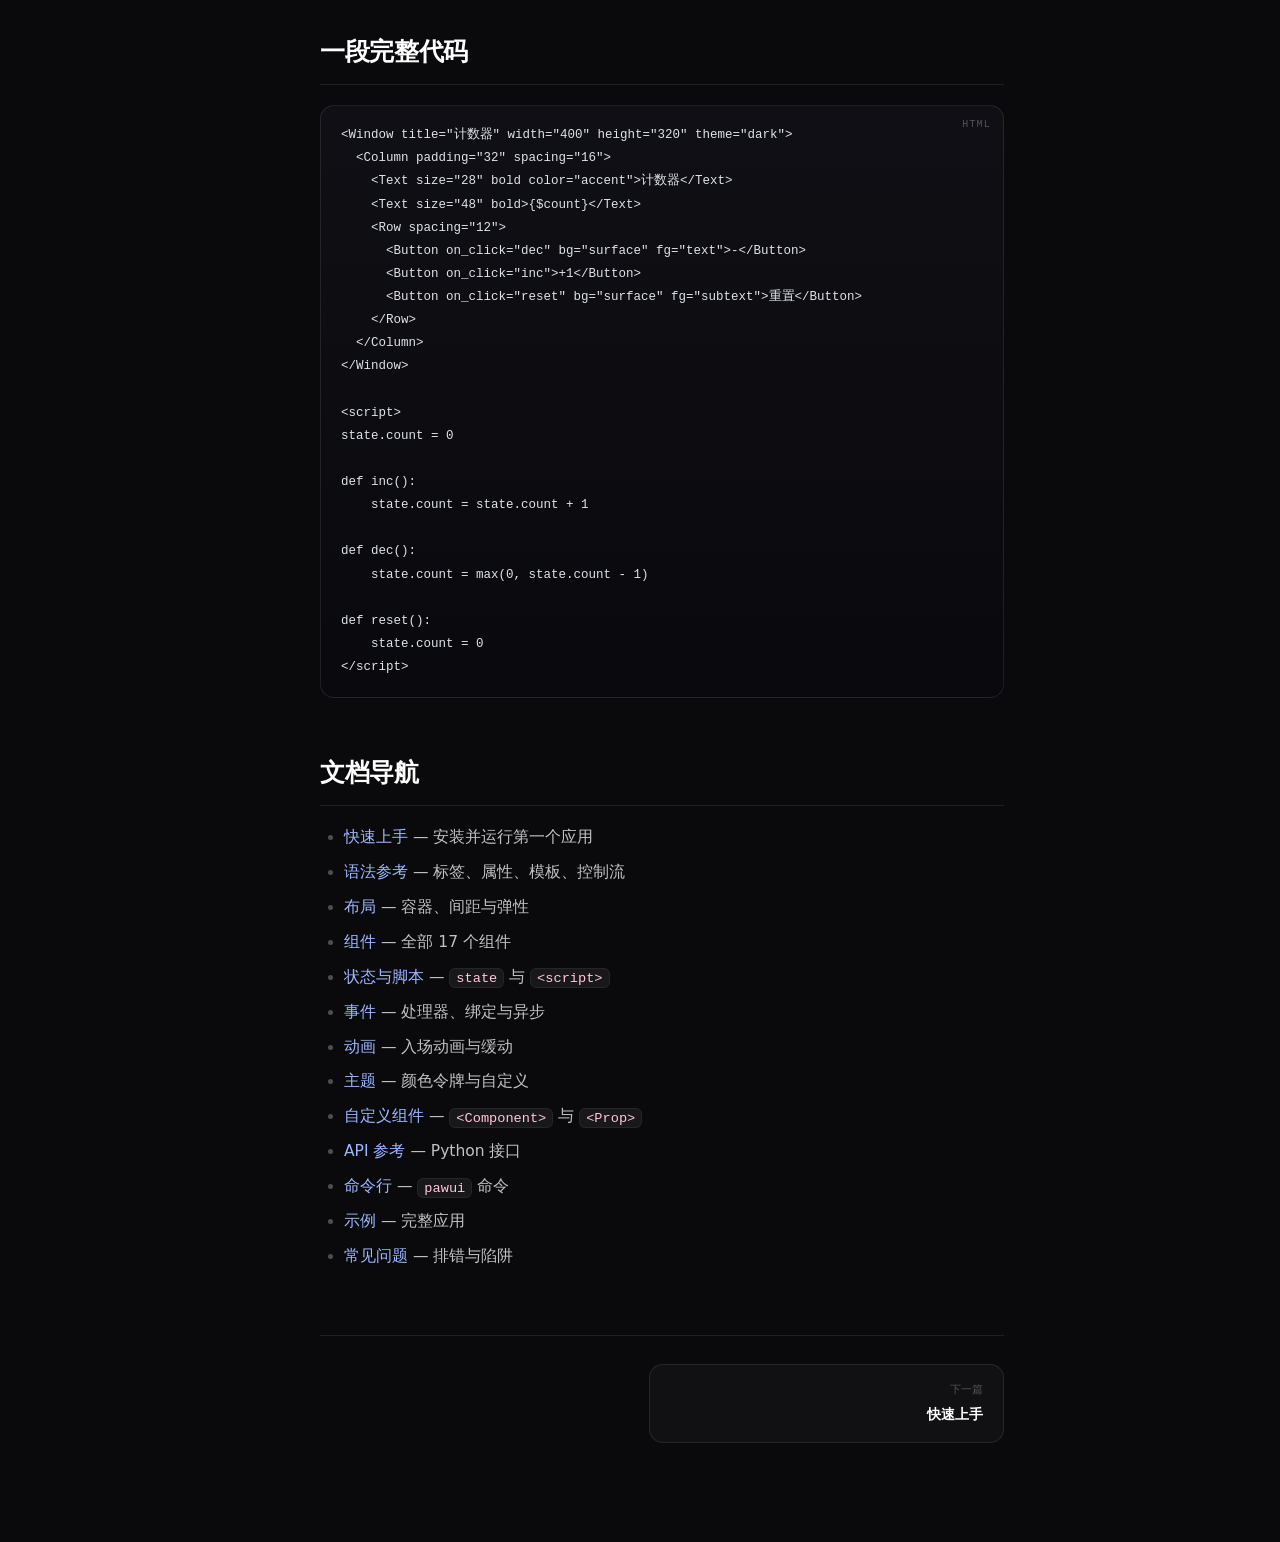
==== commit 7d49a13f: "Add real PawUI screenshot gallery, full-text docs search, responsive tables, a11y fixes" ====
--- a/docs/index.html
+++ b/docs/index.html
@@ -20,7 +20,7 @@
         <button type="button" data-lang="zh" class="active">中</button>
         <button type="button" data-lang="en">EN</button>
       </div>
-      <button class="menu-btn" id="menu-btn" type="button" aria-label="Menu">
+      <button class="menu-btn" id="menu-btn" type="button" aria-label="Toggle navigation" aria-controls="side-nav" aria-expanded="false">
         <svg width="18" height="18" viewBox="0 0 24 24" fill="none" stroke="currentColor" stroke-width="2" stroke-linecap="round">
           <line x1="4" y1="7" x2="20" y2="7"></line>
           <line x1="4" y1="12" x2="20" y2="12"></line>
@@ -40,9 +40,10 @@
         <circle cx="11" cy="11" r="7"></circle>
         <line x1="21" y1="21" x2="16.5" y2="16.5"></line>
       </svg>
-      <input type="search" id="doc-search" placeholder="搜索文档" autocomplete="off">
+      <input type="search" id="doc-search" placeholder="搜索文档" aria-label="搜索文档 / Search docs" autocomplete="off">
     </div>
-    <nav id="side-nav"></nav>
+    <nav id="side-nav" aria-label="Documentation"></nav>
+    <div class="side-ver" id="side-ver" hidden></div>
   </aside>
 
   <main class="docs-main">
--- a/static/style.css
+++ b/static/style.css
@@ -1119,3 +1119,104 @@
   .footer-cols { gap: 32px; }
   .term-body { font-size: 11.5px; }
 }
+
+/* ============================================================
+   GALLERY (real screenshots)
+   ============================================================ */
+.gallery { columns: 2; column-gap: 24px; }
+.shot {
+  break-inside: avoid;
+  margin: 0 0 24px;
+  border: 1px solid var(--border);
+  border-radius: var(--radius-lg);
+  background: linear-gradient(180deg, rgba(255,255,255,.045), rgba(255,255,255,.012));
+  padding: 12px;
+  transition: transform .5s var(--ease), border-color .5s var(--ease);
+}
+.shot:hover { transform: translateY(-5px); border-color: var(--border-2); }
+.shot img {
+  width: 100%; height: auto; display: block;
+  border-radius: 10px; border: 1px solid var(--border);
+  background: #1e1e2e;
+}
+.shot figcaption {
+  display: flex; justify-content: space-between; align-items: center;
+  margin-top: 11px; padding: 0 4px;
+  font-family: var(--mono); font-size: 11.5px; color: var(--text-3);
+}
+.shot figcaption span:last-child {
+  color: var(--text-4); text-transform: uppercase; letter-spacing: .12em; font-size: 10px;
+}
+.shot-frame {
+  border: 1px solid var(--border);
+  border-radius: var(--radius-xl);
+  background: linear-gradient(180deg, rgba(20,20,27,.96), rgba(12,12,16,.96));
+  box-shadow: var(--shadow-lg);
+  padding: 16px;
+}
+.shot-frame img {
+  width: 100%; height: auto; display: block;
+  border-radius: 14px; border: 1px solid var(--border);
+}
+.theme-showcase { display: grid; grid-template-columns: 1fr 1fr; gap: 24px; }
+.theme-item {
+  position: relative;
+  border: 1px solid var(--border);
+  border-radius: var(--radius-lg);
+  padding: 12px;
+  background: var(--surface-2);
+}
+.theme-item img { width: 100%; height: auto; display: block; border-radius: 10px; border: 1px solid var(--border); }
+.theme-item .tag {
+  position: absolute; top: 22px; left: 22px;
+  font-family: var(--mono); font-size: 10px; letter-spacing: .12em; text-transform: uppercase;
+  color: var(--text-2); background: rgba(0,0,0,.5); border: 1px solid var(--border);
+  padding: 3px 10px; border-radius: 100px;
+  backdrop-filter: blur(8px); -webkit-backdrop-filter: blur(8px);
+}
+@media (max-width: 720px) {
+  .gallery { columns: 1; }
+  .theme-showcase { grid-template-columns: 1fr; }
+}
+
+/* ============================================================
+   DOCS — responsive tables, search results, a11y
+   ============================================================ */
+.markdown .table-wrap {
+  overflow-x: auto;
+  margin: 22px 0;
+  -webkit-overflow-scrolling: touch;
+}
+.markdown .table-wrap table { margin: 0; }
+.markdown .table-wrap::-webkit-scrollbar { height: 8px; }
+.markdown .table-wrap::-webkit-scrollbar-thumb { background: var(--surface-3); border-radius: 8px; }
+
+.side-result {
+  display: block;
+  padding: 9px 11px;
+  border-radius: 9px;
+  border: 1px solid transparent;
+  transition: background .25s var(--ease), border-color .25s var(--ease);
+}
+.side-result:hover { background: var(--surface-2); border-color: var(--border); }
+.side-result .rt { display: block; font-size: 13px; color: var(--text); font-weight: 600; }
+.side-result .rs {
+  margin-top: 3px;
+  font-size: 11.5px; line-height: 1.5; color: var(--text-3);
+  display: -webkit-box; -webkit-line-clamp: 2; -webkit-box-orient: vertical;
+  overflow: hidden;
+}
+.side-result mark { background: var(--accent-soft); color: #b9ccff; border-radius: 3px; padding: 0 2px; }
+.side-hint { padding: 0 10px 8px; font-size: 10.5px; letter-spacing: .1em; text-transform: uppercase; color: var(--text-4); }
+
+.side-ver {
+  margin-top: 22px; padding: 12px 10px 0;
+  border-top: 1px solid var(--border);
+  font-family: var(--mono); font-size: 11px; color: var(--text-4);
+}
+
+/* larger touch targets */
+.menu-btn { width: 44px; height: 44px; }
+.lang-toggle button { min-height: 30px; padding: 6px 14px; }
+.side-search input { height: 42px; }
+
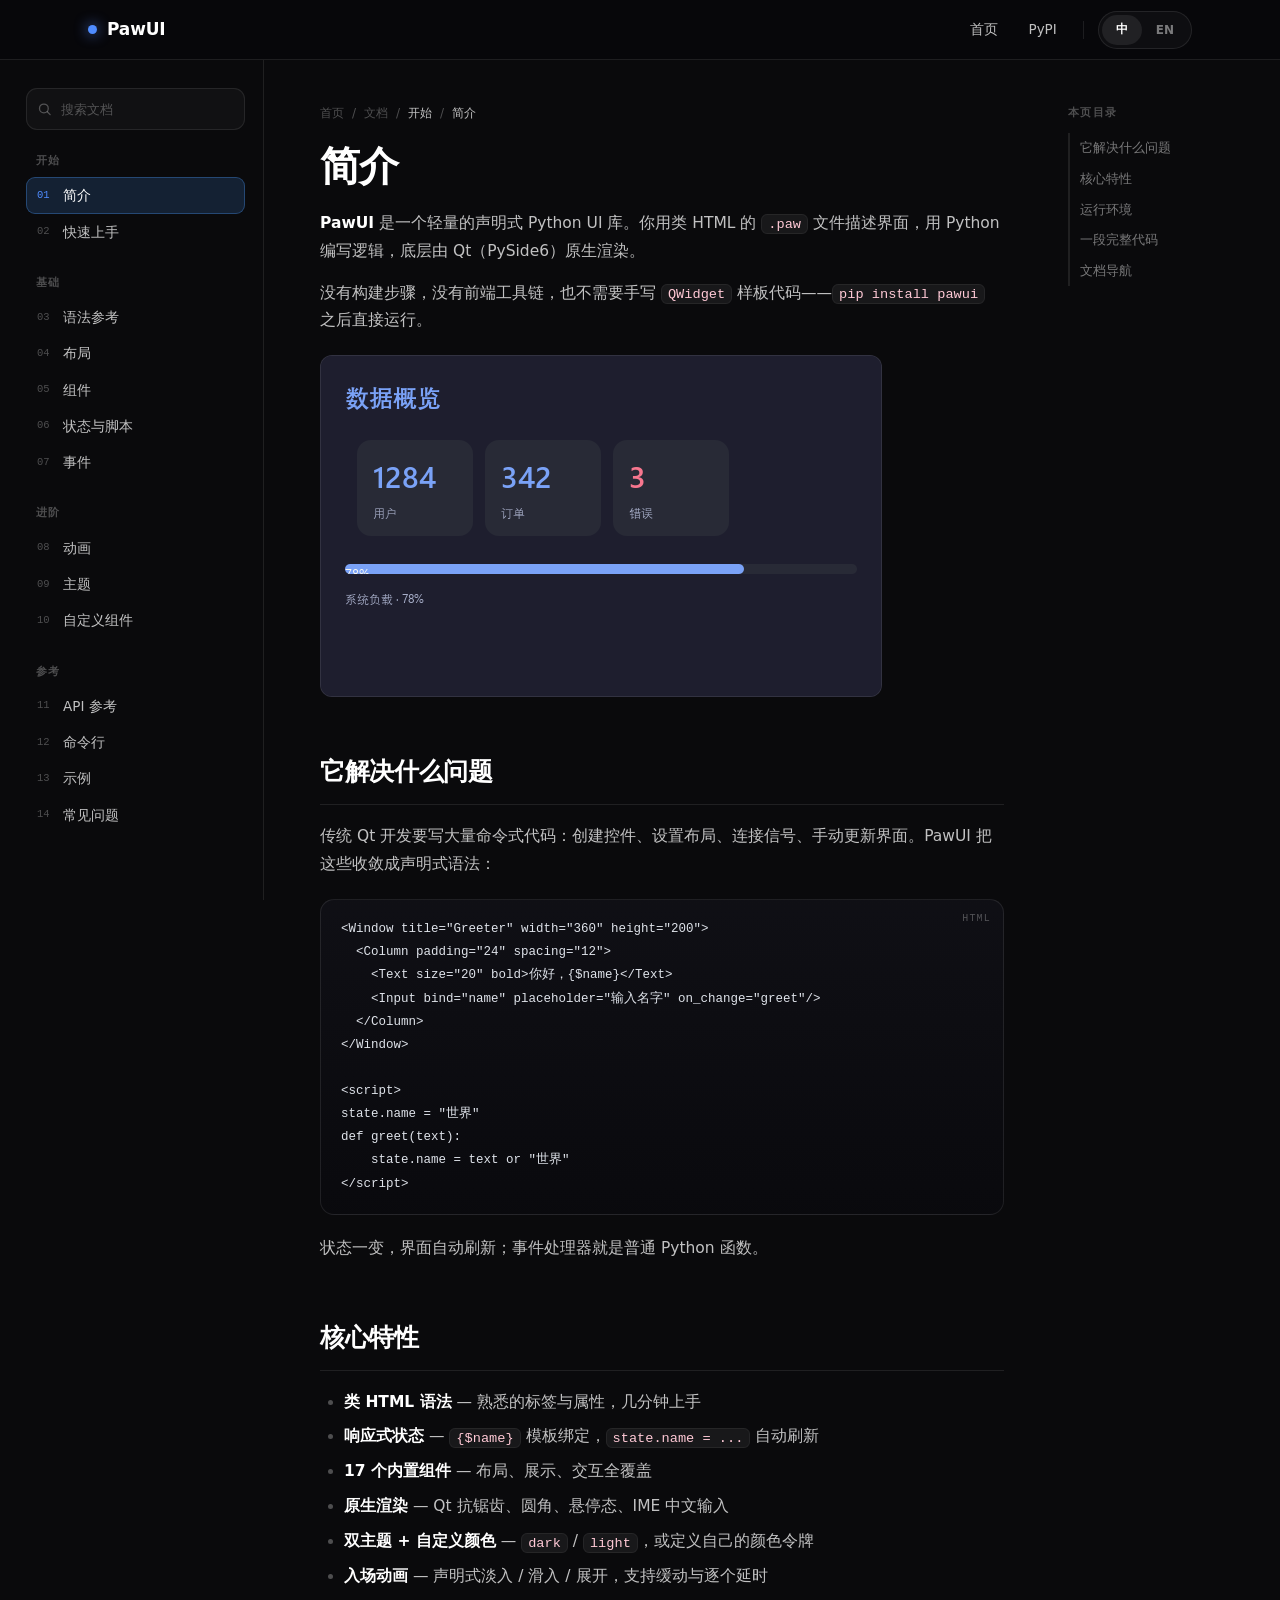
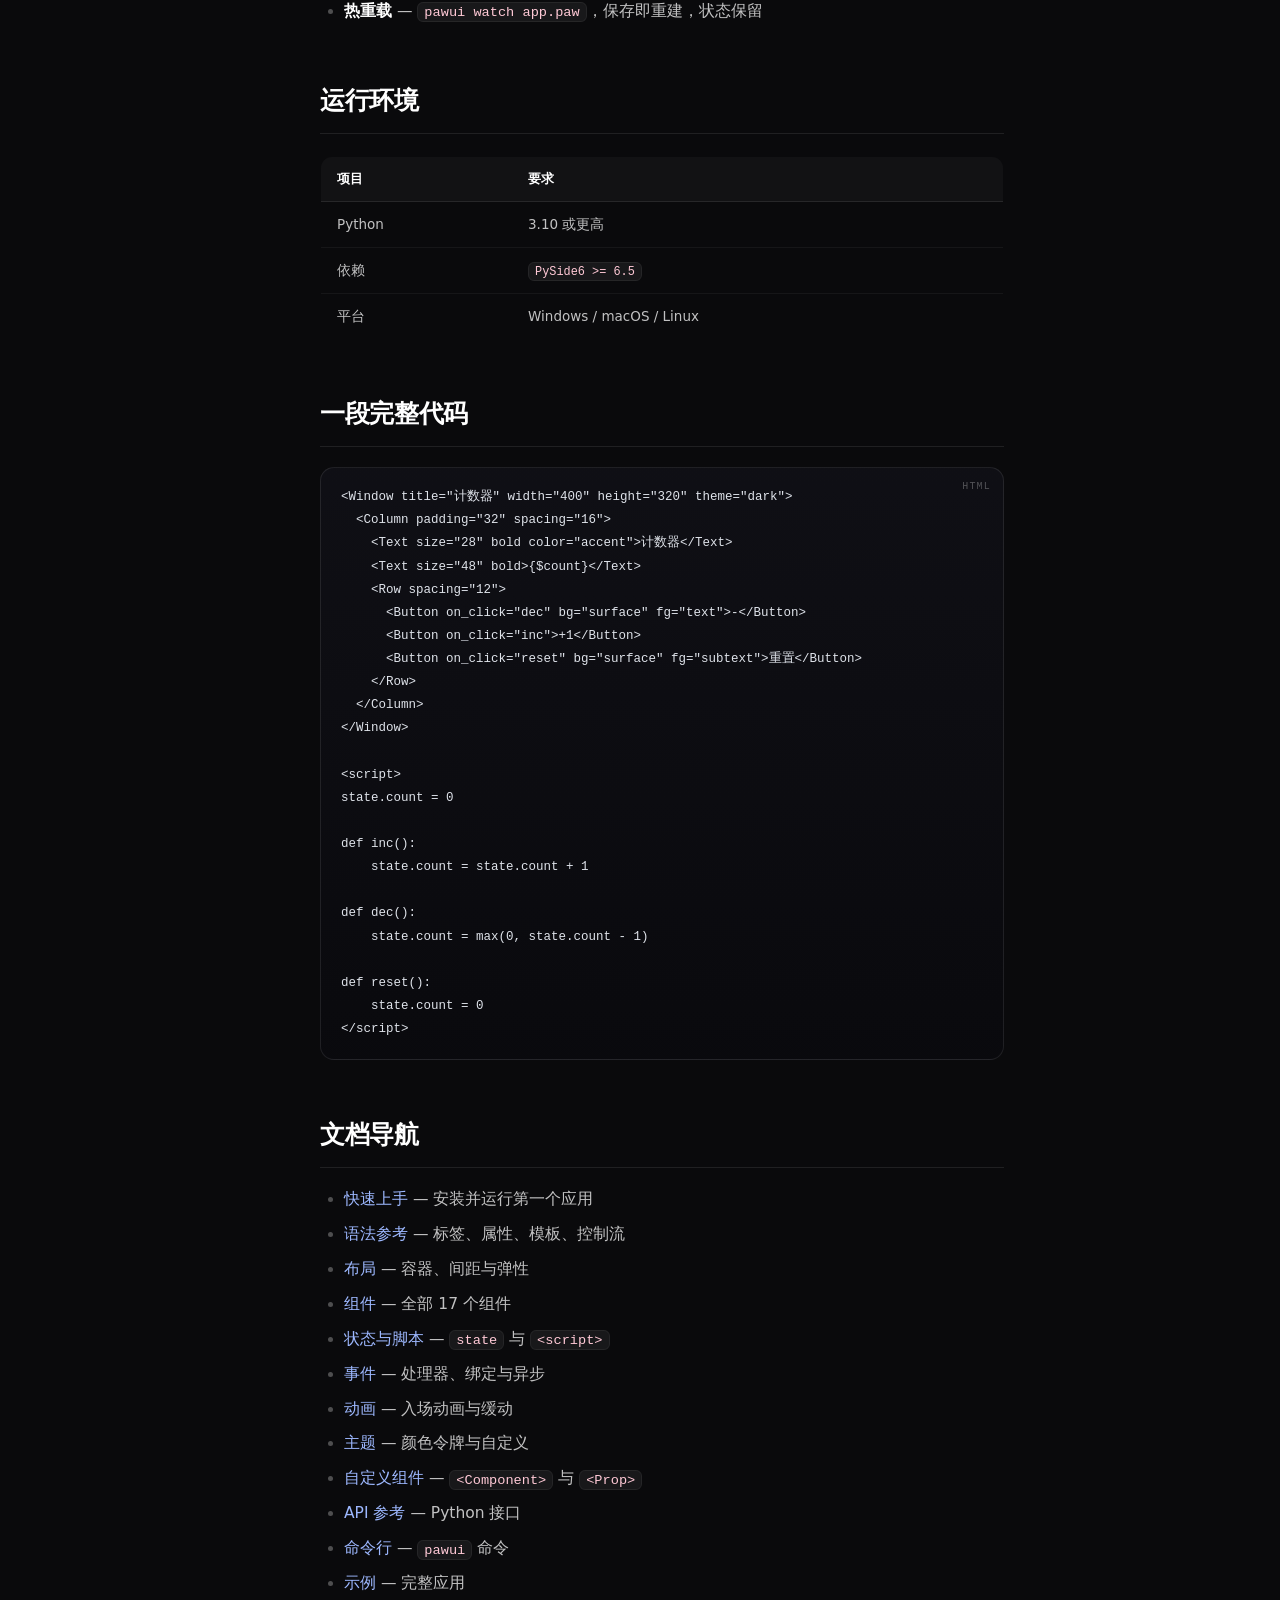
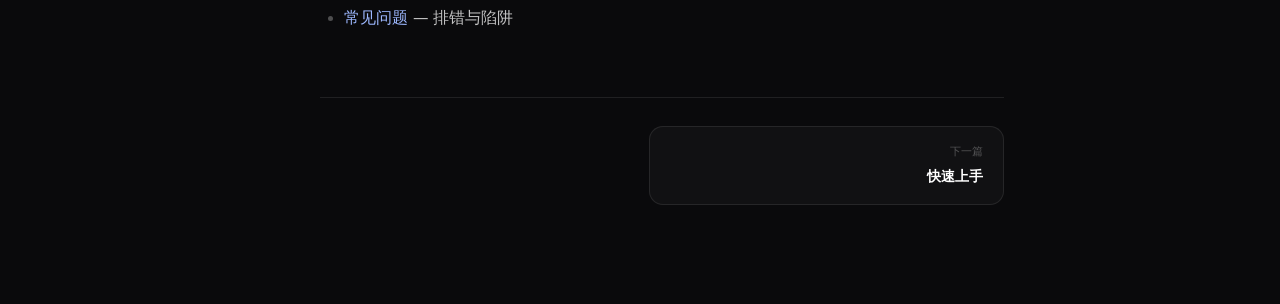
==== commit d3b3352c: "Add screenshots to docs, cache-bust assets (?v=2), revalidate cache headers" ====
--- a/docs/index.html
+++ b/docs/index.html
@@ -5,7 +5,7 @@
 <meta name="viewport" content="width=device-width, initial-scale=1.0">
 <title>文档 — PawUI</title>
 <meta name="description" content="PawUI 文档：语法、布局、组件、状态、事件、主题与命令行参考。">
-<link rel="stylesheet" href="../static/style.css">
+<link rel="stylesheet" href="../static/style.css?v=2">
 </head>
 <body class="docs-body">
 
@@ -66,7 +66,7 @@
 
 <script src="../static/marked.min.js"></script>
 <script src="../static/dompurify.min.js"></script>
-<script src="../static/data.js"></script>
-<script src="../static/docs.js"></script>
+<script src="../static/data.js?v=2"></script>
+<script src="../static/docs.js?v=2"></script>
 </body>
 </html>
--- a/static/style.css
+++ b/static/style.css
@@ -965,6 +965,15 @@
 .markdown tbody tr:last-child td { border-bottom: none; }
 .markdown tbody tr:hover td { background: rgba(255,255,255,.02); }
 .markdown hr { border: none; border-top: 1px solid var(--border); margin: 40px 0; }
+.markdown img {
+  max-width: 100%;
+  height: auto;
+  display: block;
+  margin: 20px 0;
+  border-radius: 12px;
+  border: 1px solid var(--border);
+  background: #1e1e2e;
+}
 
 /* copy button on code blocks */
 .code-copy {
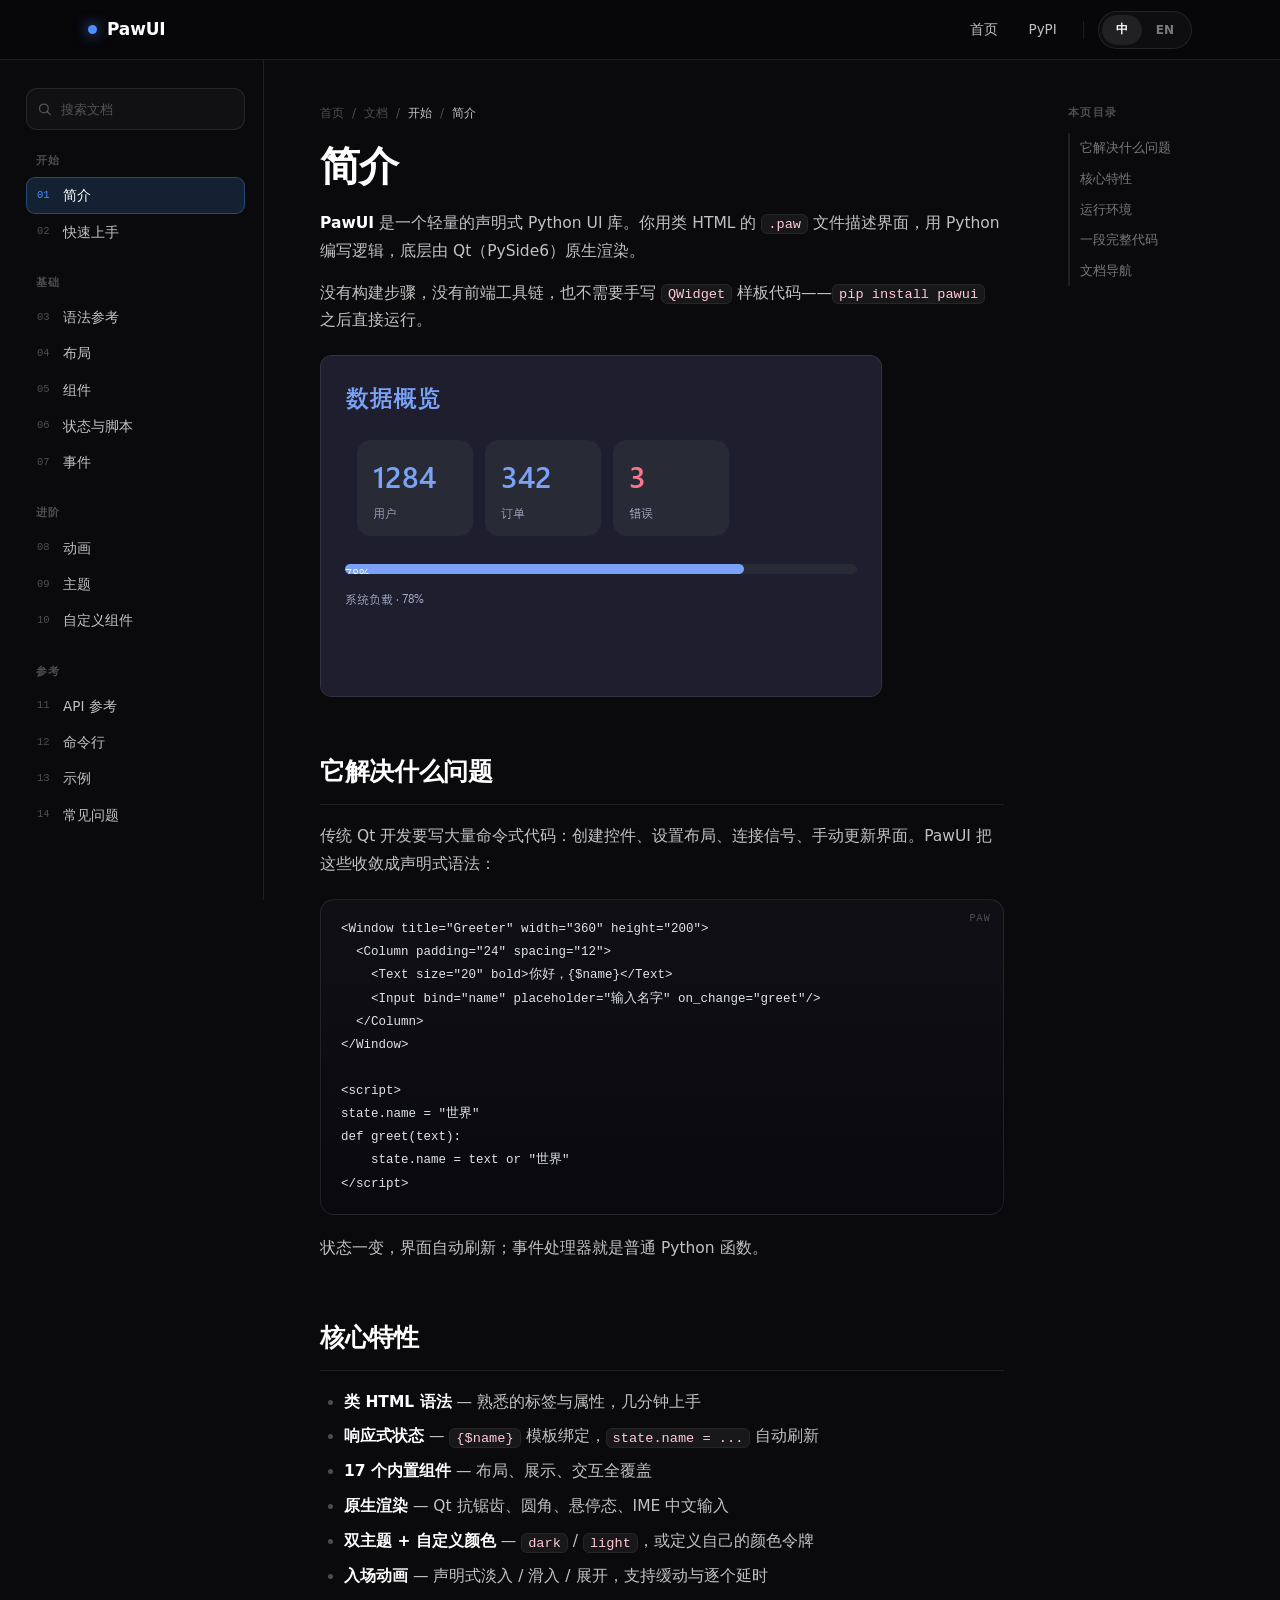
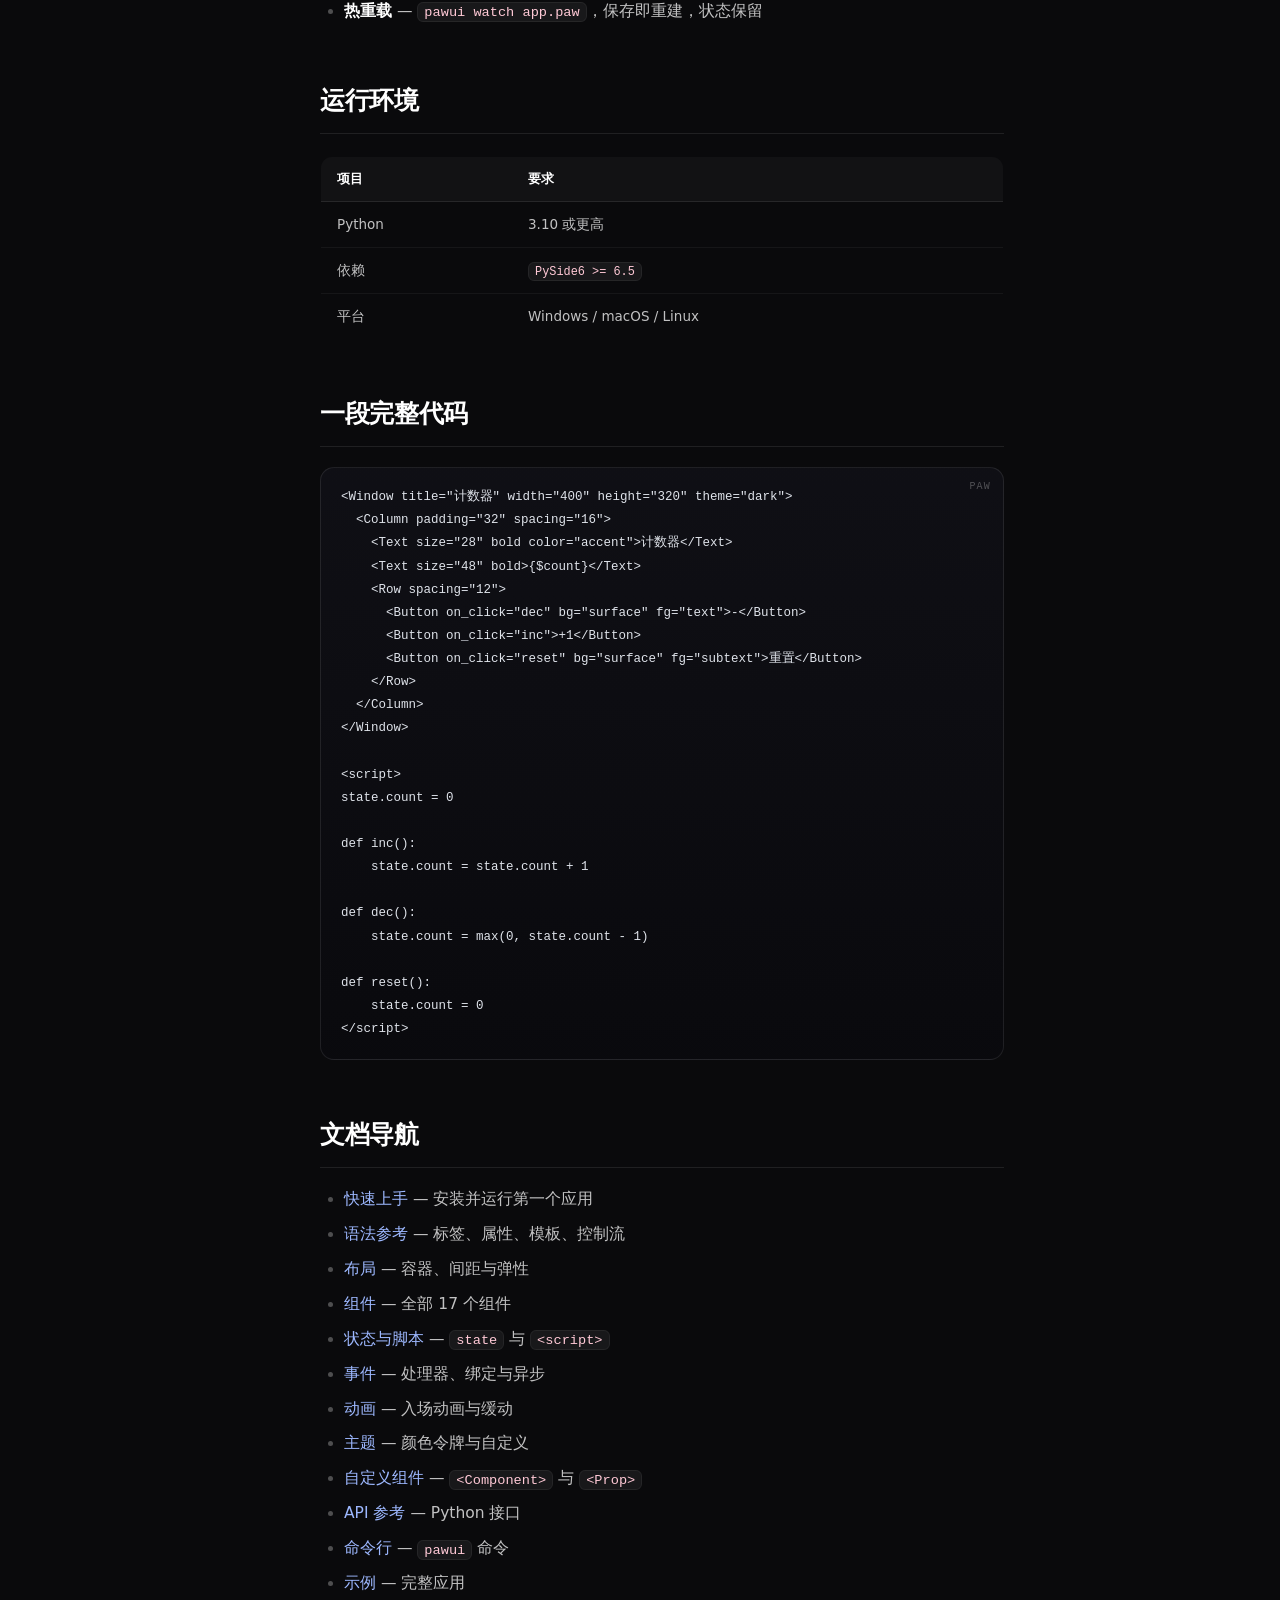
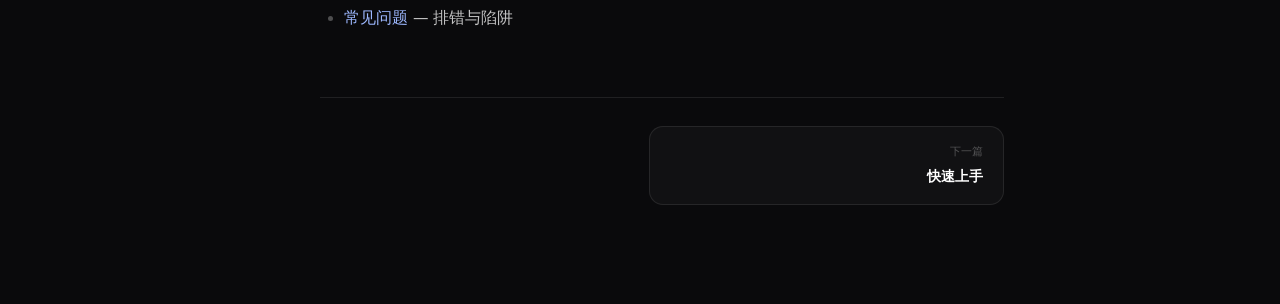
==== commit 20d8a0d1: "Renderer: label .paw code blocks as 'paw' instead of 'html'" ====
--- a/docs/index.html
+++ b/docs/index.html
@@ -5,7 +5,7 @@
 <meta name="viewport" content="width=device-width, initial-scale=1.0">
 <title>文档 — PawUI</title>
 <meta name="description" content="PawUI 文档：语法、布局、组件、状态、事件、主题与命令行参考。">
-<link rel="stylesheet" href="../static/style.css?v=2">
+<link rel="stylesheet" href="../static/style.css?v=3">
 </head>
 <body class="docs-body">
 
@@ -66,7 +66,7 @@
 
 <script src="../static/marked.min.js"></script>
 <script src="../static/dompurify.min.js"></script>
-<script src="../static/data.js?v=2"></script>
-<script src="../static/docs.js?v=2"></script>
+<script src="../static/data.js?v=3"></script>
+<script src="../static/docs.js?v=3"></script>
 </body>
 </html>
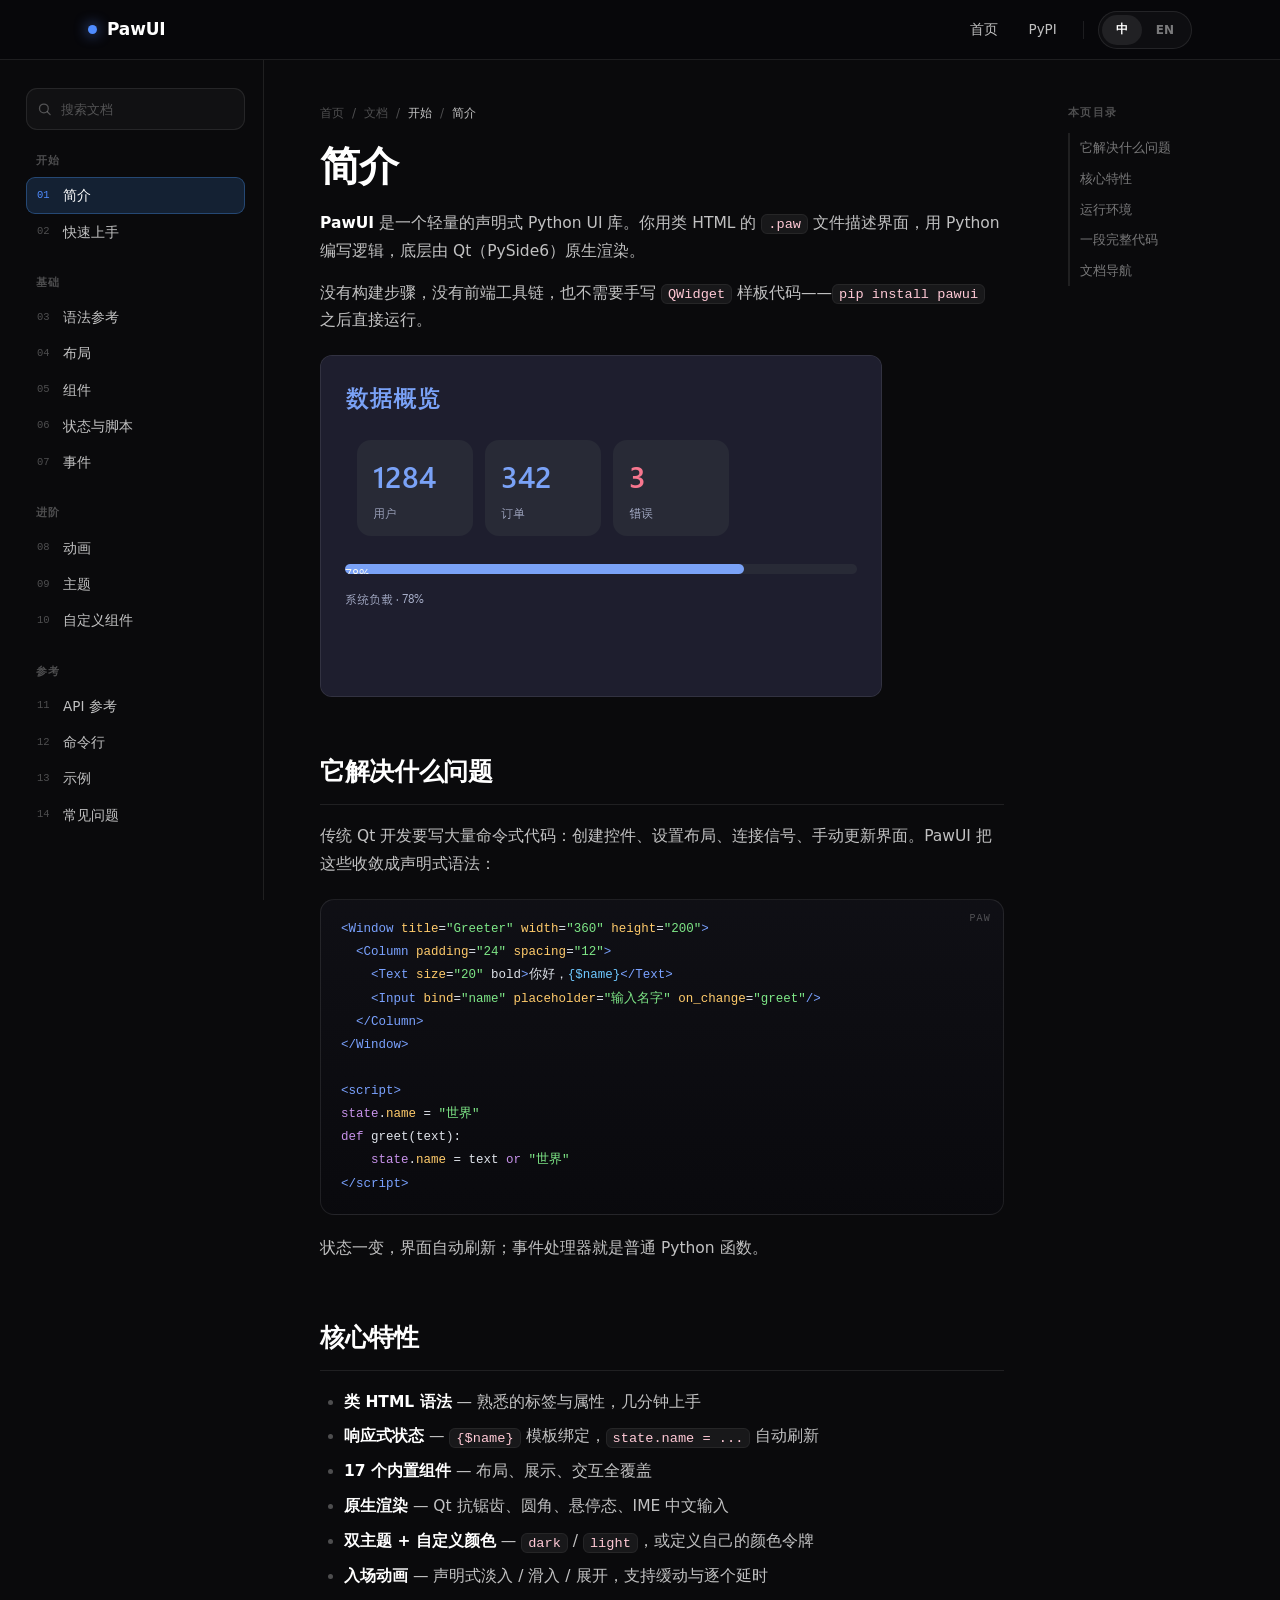
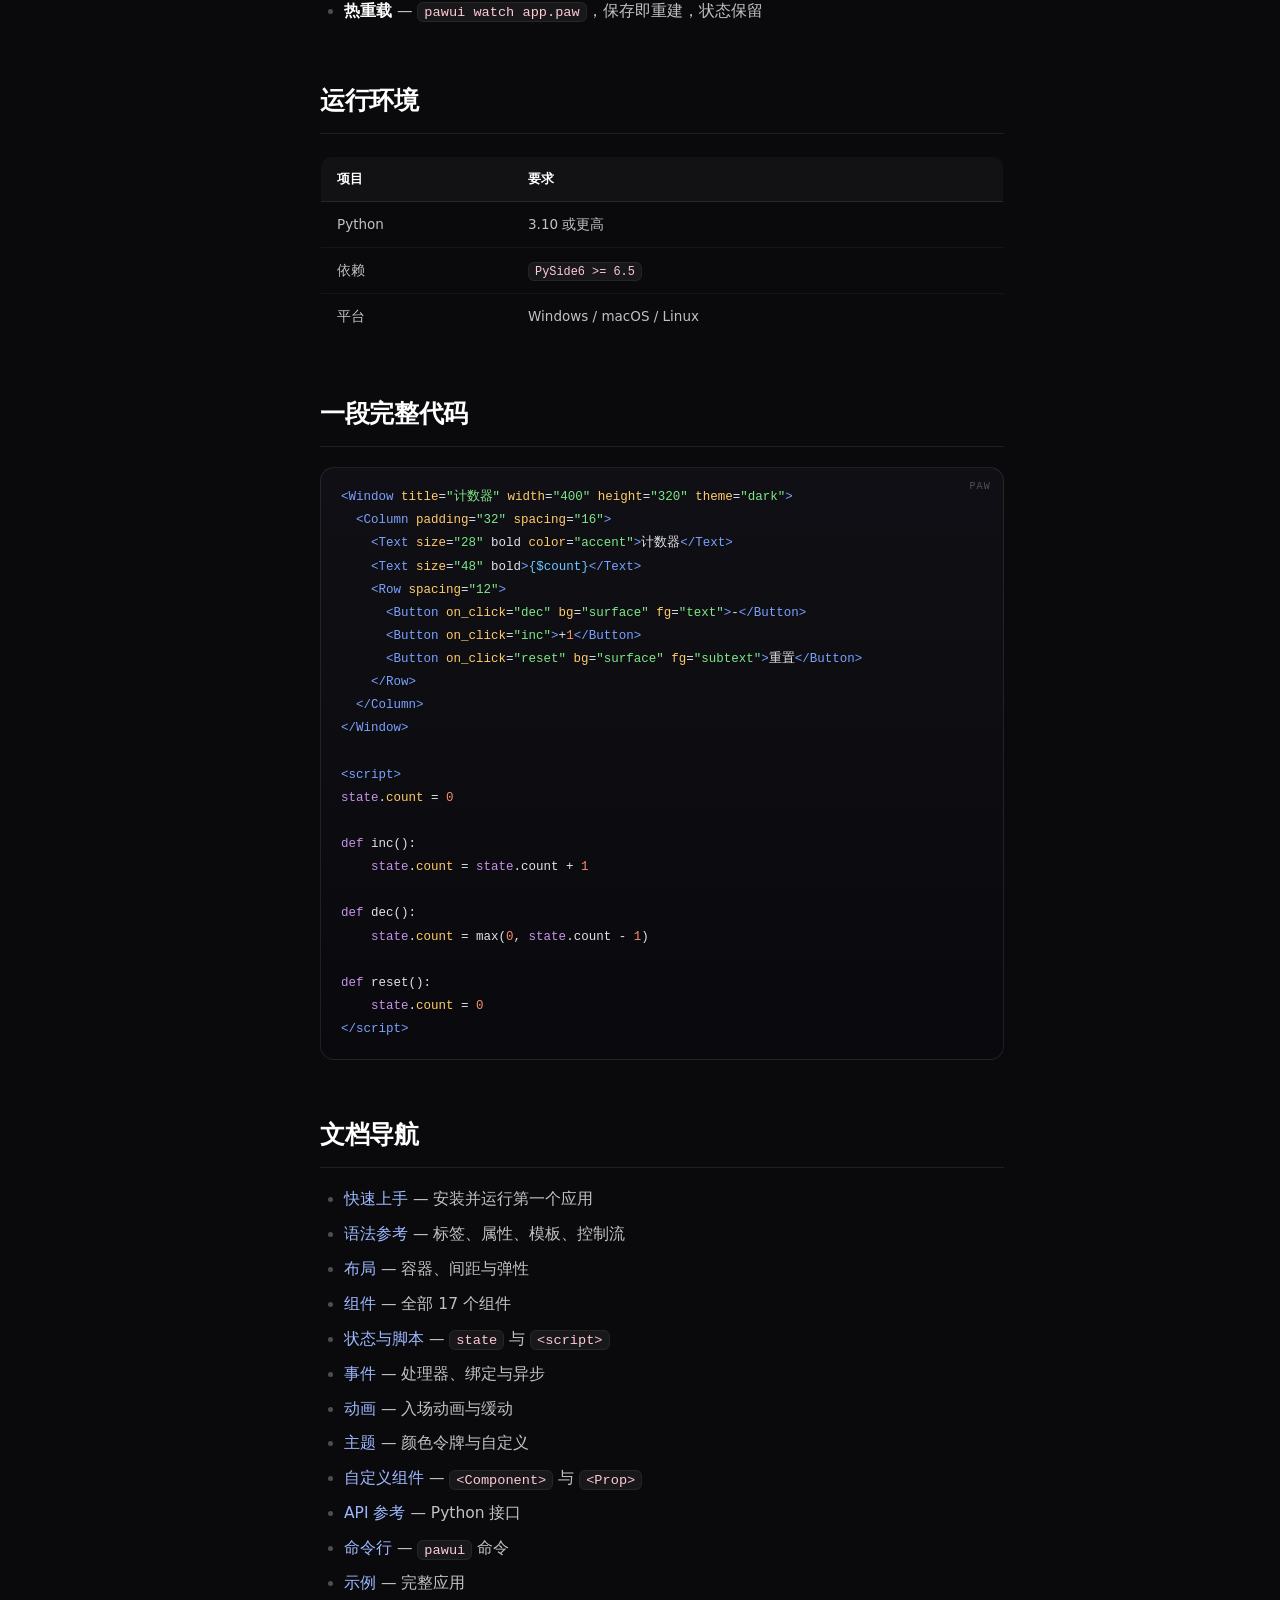
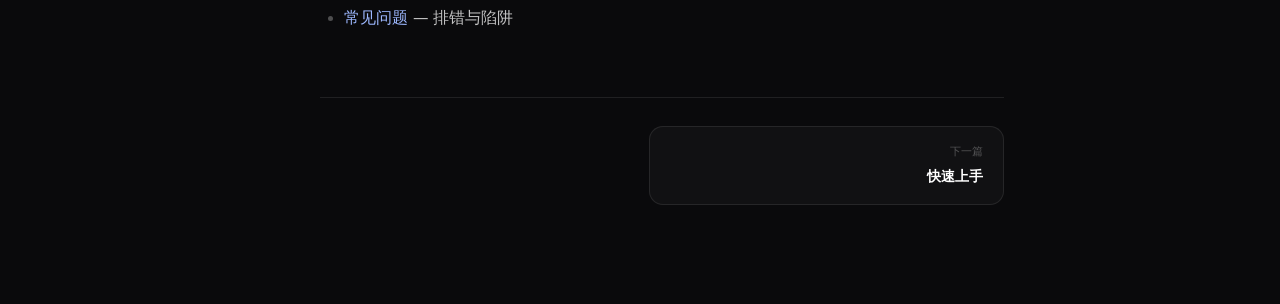
==== commit f51ba60f: "Add dependency-free syntax highlighting for paw/python/bash" ====
--- a/docs/index.html
+++ b/docs/index.html
@@ -5,7 +5,7 @@
 <meta name="viewport" content="width=device-width, initial-scale=1.0">
 <title>文档 — PawUI</title>
 <meta name="description" content="PawUI 文档：语法、布局、组件、状态、事件、主题与命令行参考。">
-<link rel="stylesheet" href="../static/style.css?v=3">
+<link rel="stylesheet" href="../static/style.css?v=4">
 </head>
 <body class="docs-body">
 
@@ -66,7 +66,7 @@
 
 <script src="../static/marked.min.js"></script>
 <script src="../static/dompurify.min.js"></script>
-<script src="../static/data.js?v=3"></script>
-<script src="../static/docs.js?v=3"></script>
+<script src="../static/data.js?v=4"></script>
+<script src="../static/docs.js?v=4"></script>
 </body>
 </html>
--- a/static/style.css
+++ b/static/style.css
@@ -929,6 +929,14 @@
   text-transform: uppercase;
   color: var(--text-4);
 }
+.markdown pre code .tok-cmt { color: var(--text-4); font-style: italic; }
+.markdown pre code .tok-str { color: #7ee787; }
+.markdown pre code .tok-kw  { color: #c792ea; }
+.markdown pre code .tok-num { color: #f78c6c; }
+.markdown pre code .tok-tag { color: #7aa2ff; }
+.markdown pre code .tok-atr { color: #ffcb6b; }
+.markdown pre code .tok-val { color: #6ec8ff; }
+.markdown pre code .tok-dec { color: #6ec8ff; }
 .markdown blockquote {
   margin: 20px 0;
   padding: 14px 20px;
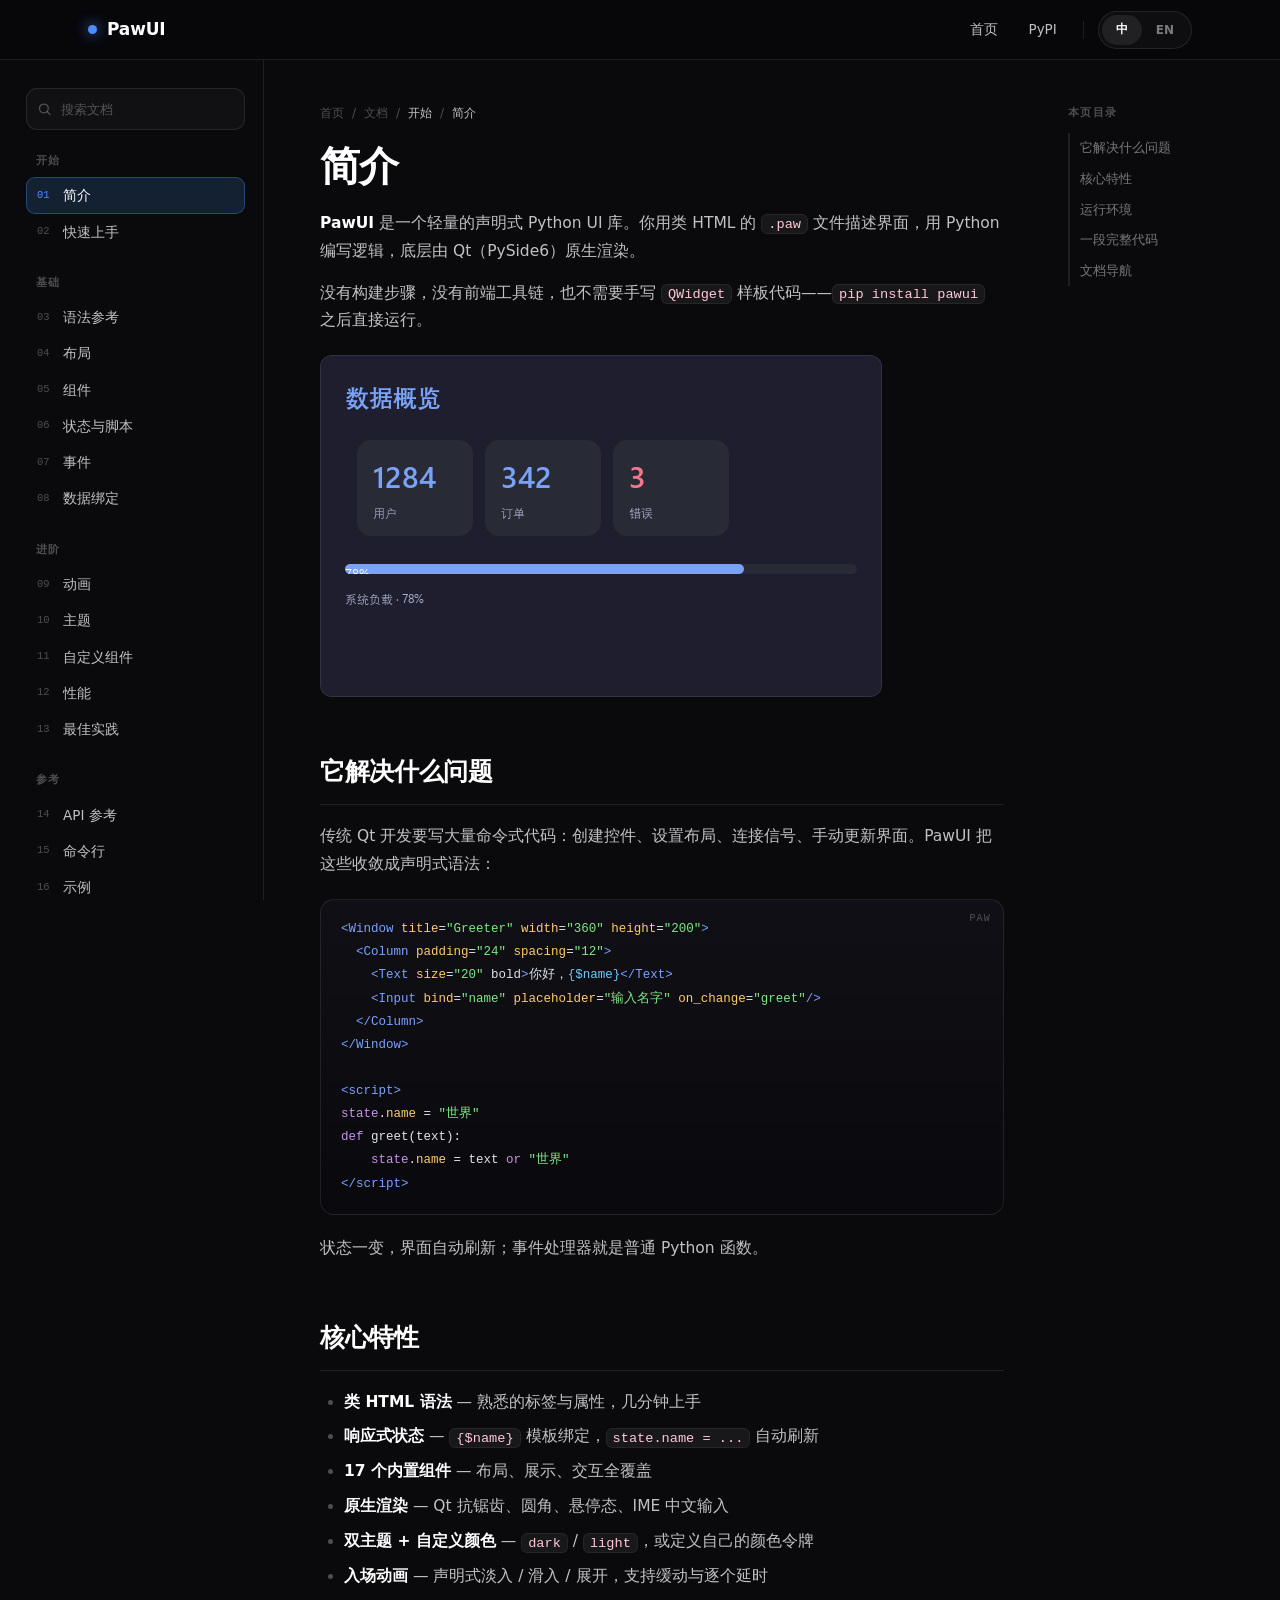
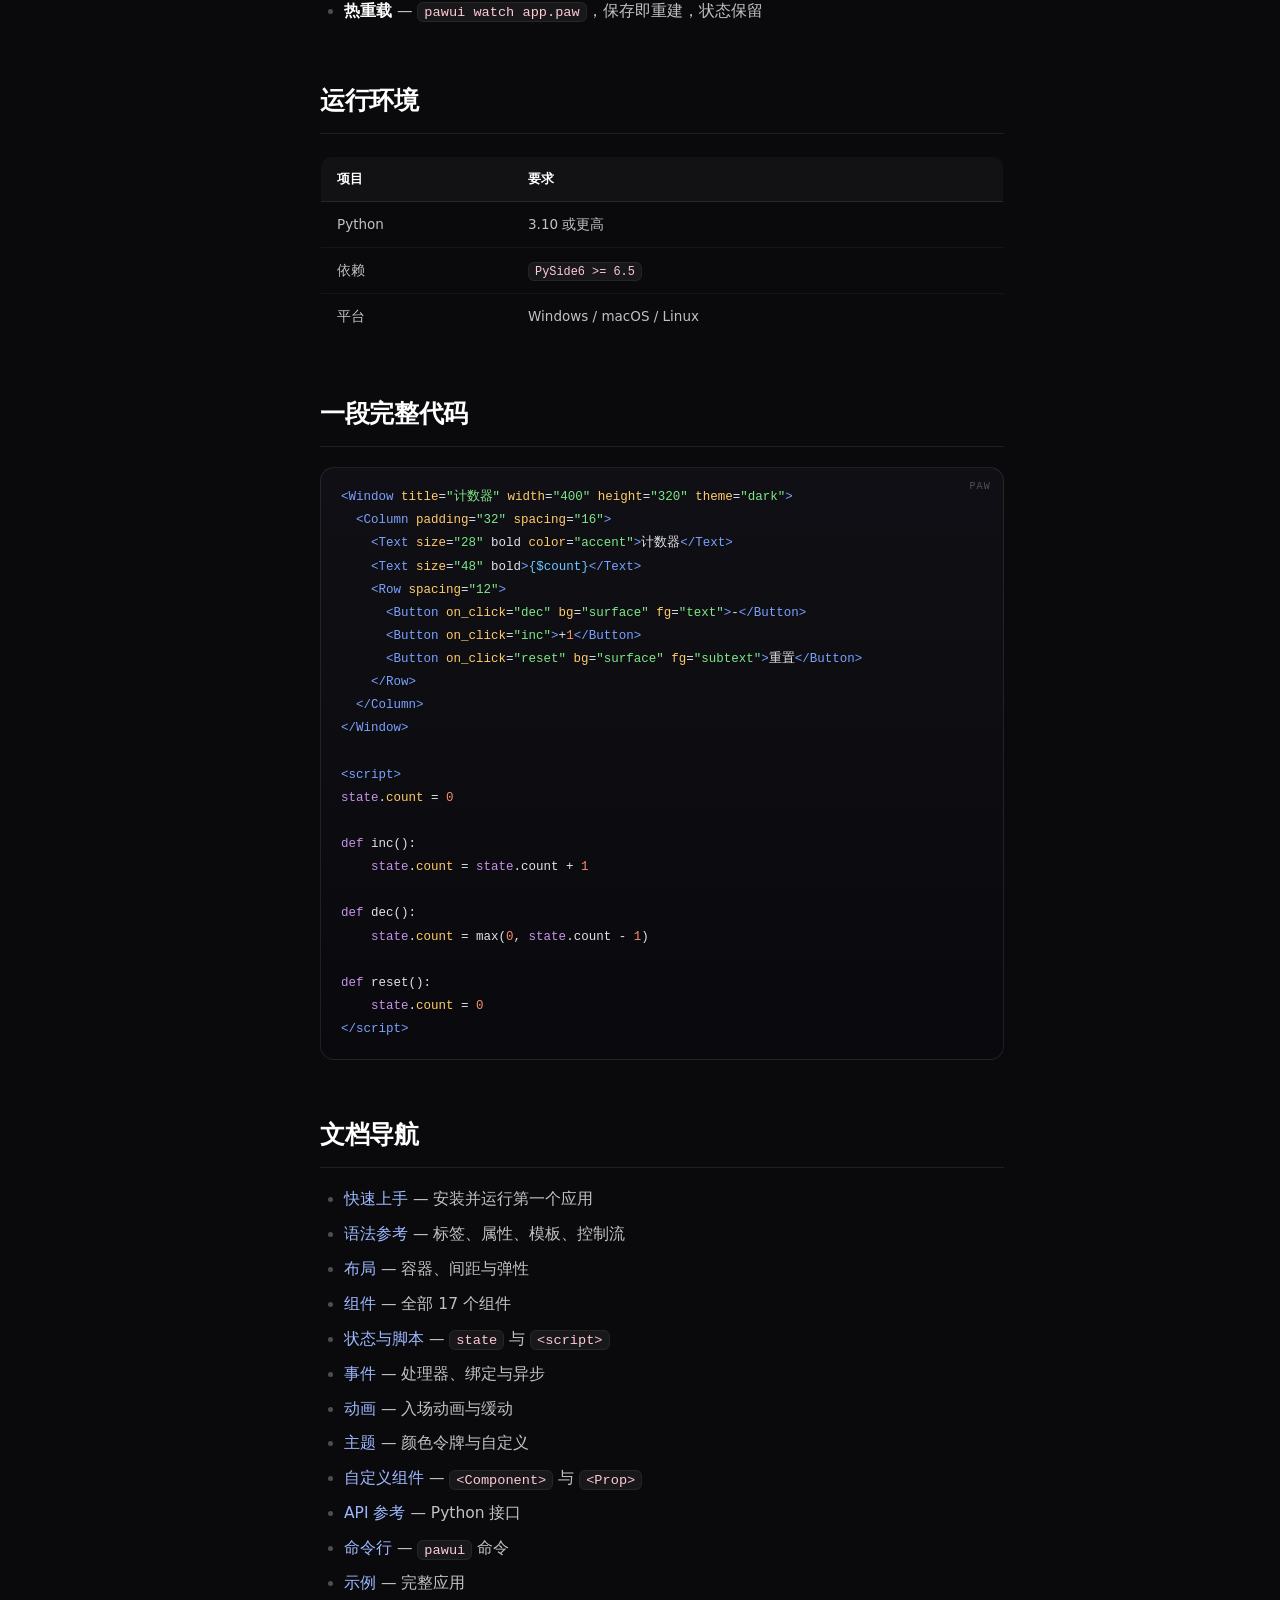
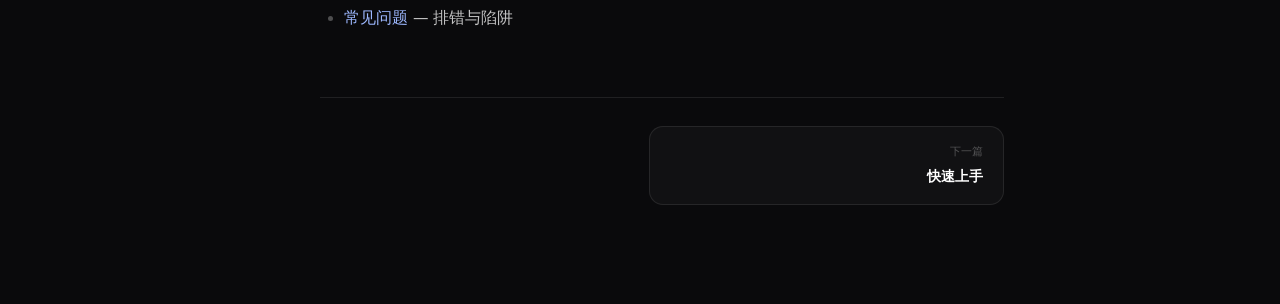
==== commit 33ec106b: "Docs: add data-binding, recipes, performance, packaging, best-practices (19 docs total)" ====
--- a/docs/index.html
+++ b/docs/index.html
@@ -5,7 +5,7 @@
 <meta name="viewport" content="width=device-width, initial-scale=1.0">
 <title>文档 — PawUI</title>
 <meta name="description" content="PawUI 文档：语法、布局、组件、状态、事件、主题与命令行参考。">
-<link rel="stylesheet" href="../static/style.css?v=4">
+<link rel="stylesheet" href="../static/style.css?v=5">
 </head>
 <body class="docs-body">
 
@@ -66,7 +66,7 @@
 
 <script src="../static/marked.min.js"></script>
 <script src="../static/dompurify.min.js"></script>
-<script src="../static/data.js?v=4"></script>
-<script src="../static/docs.js?v=4"></script>
+<script src="../static/data.js?v=5"></script>
+<script src="../static/docs.js?v=5"></script>
 </body>
 </html>
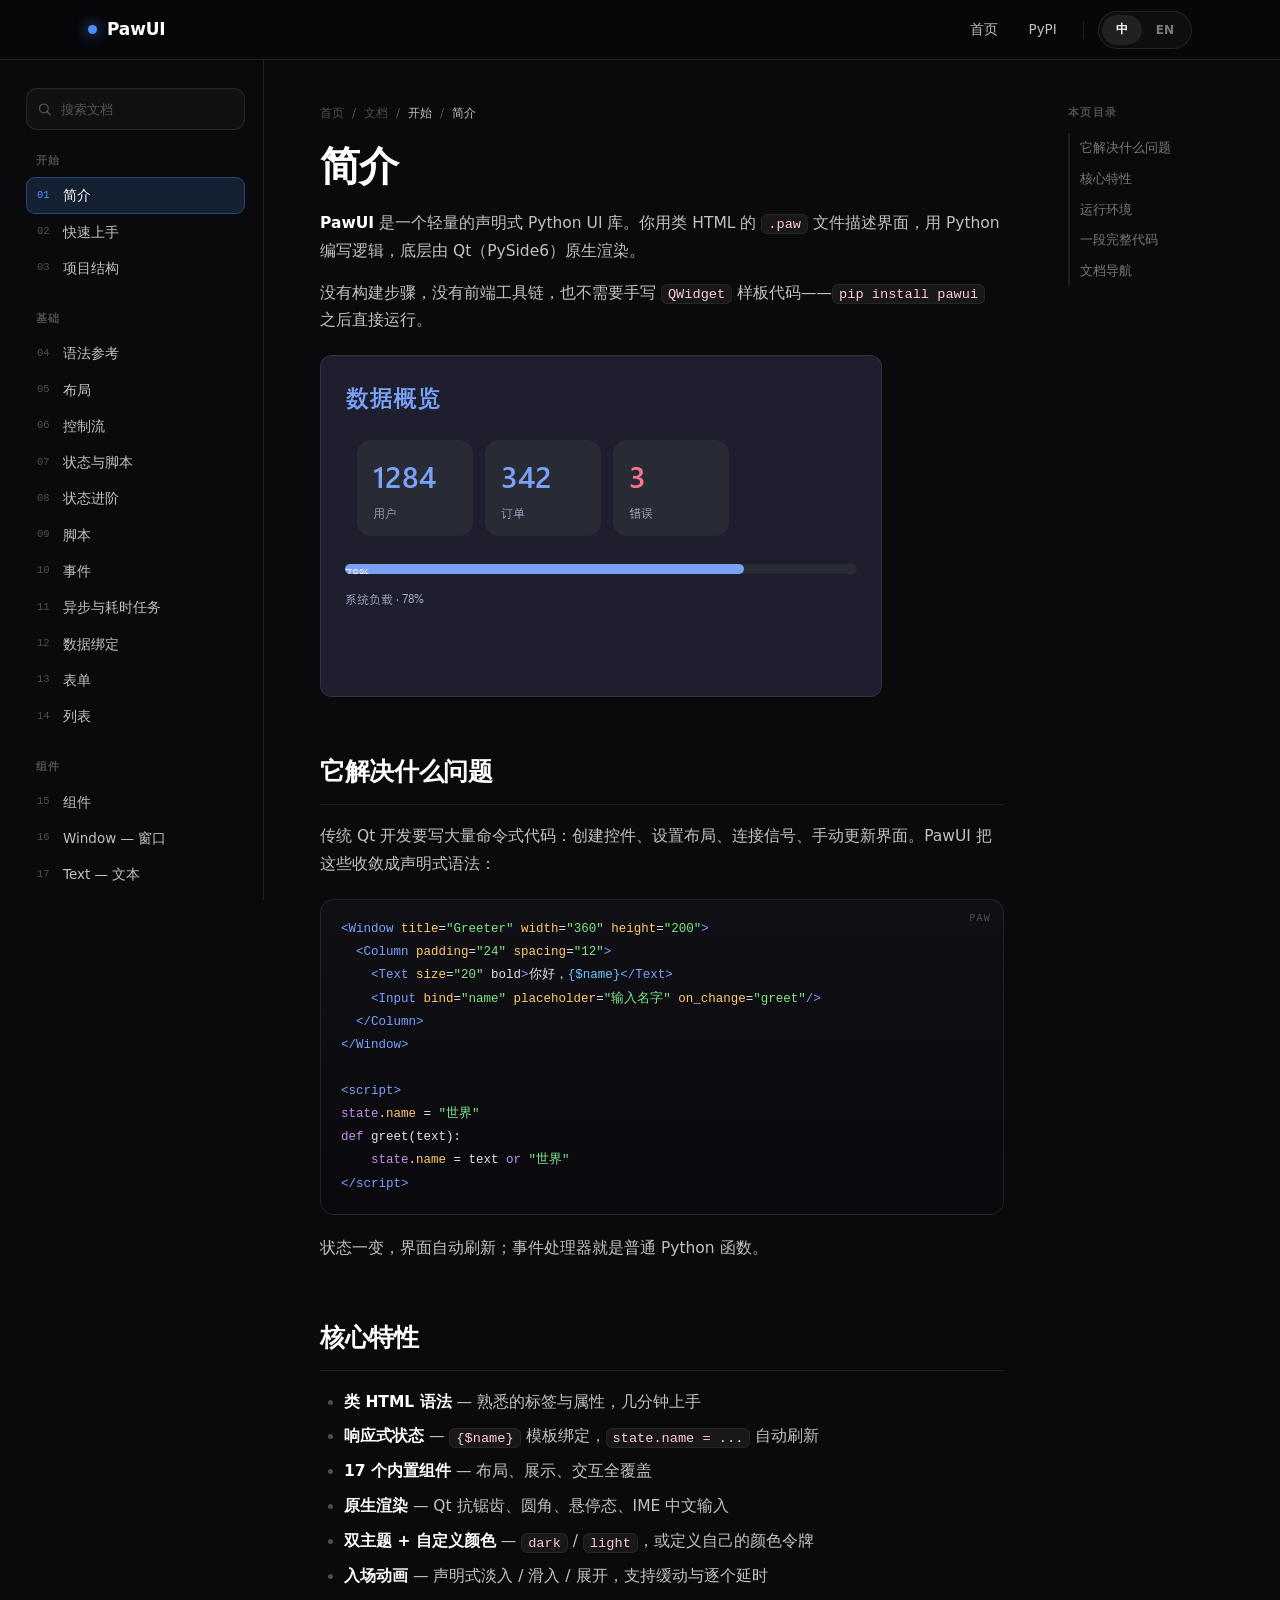
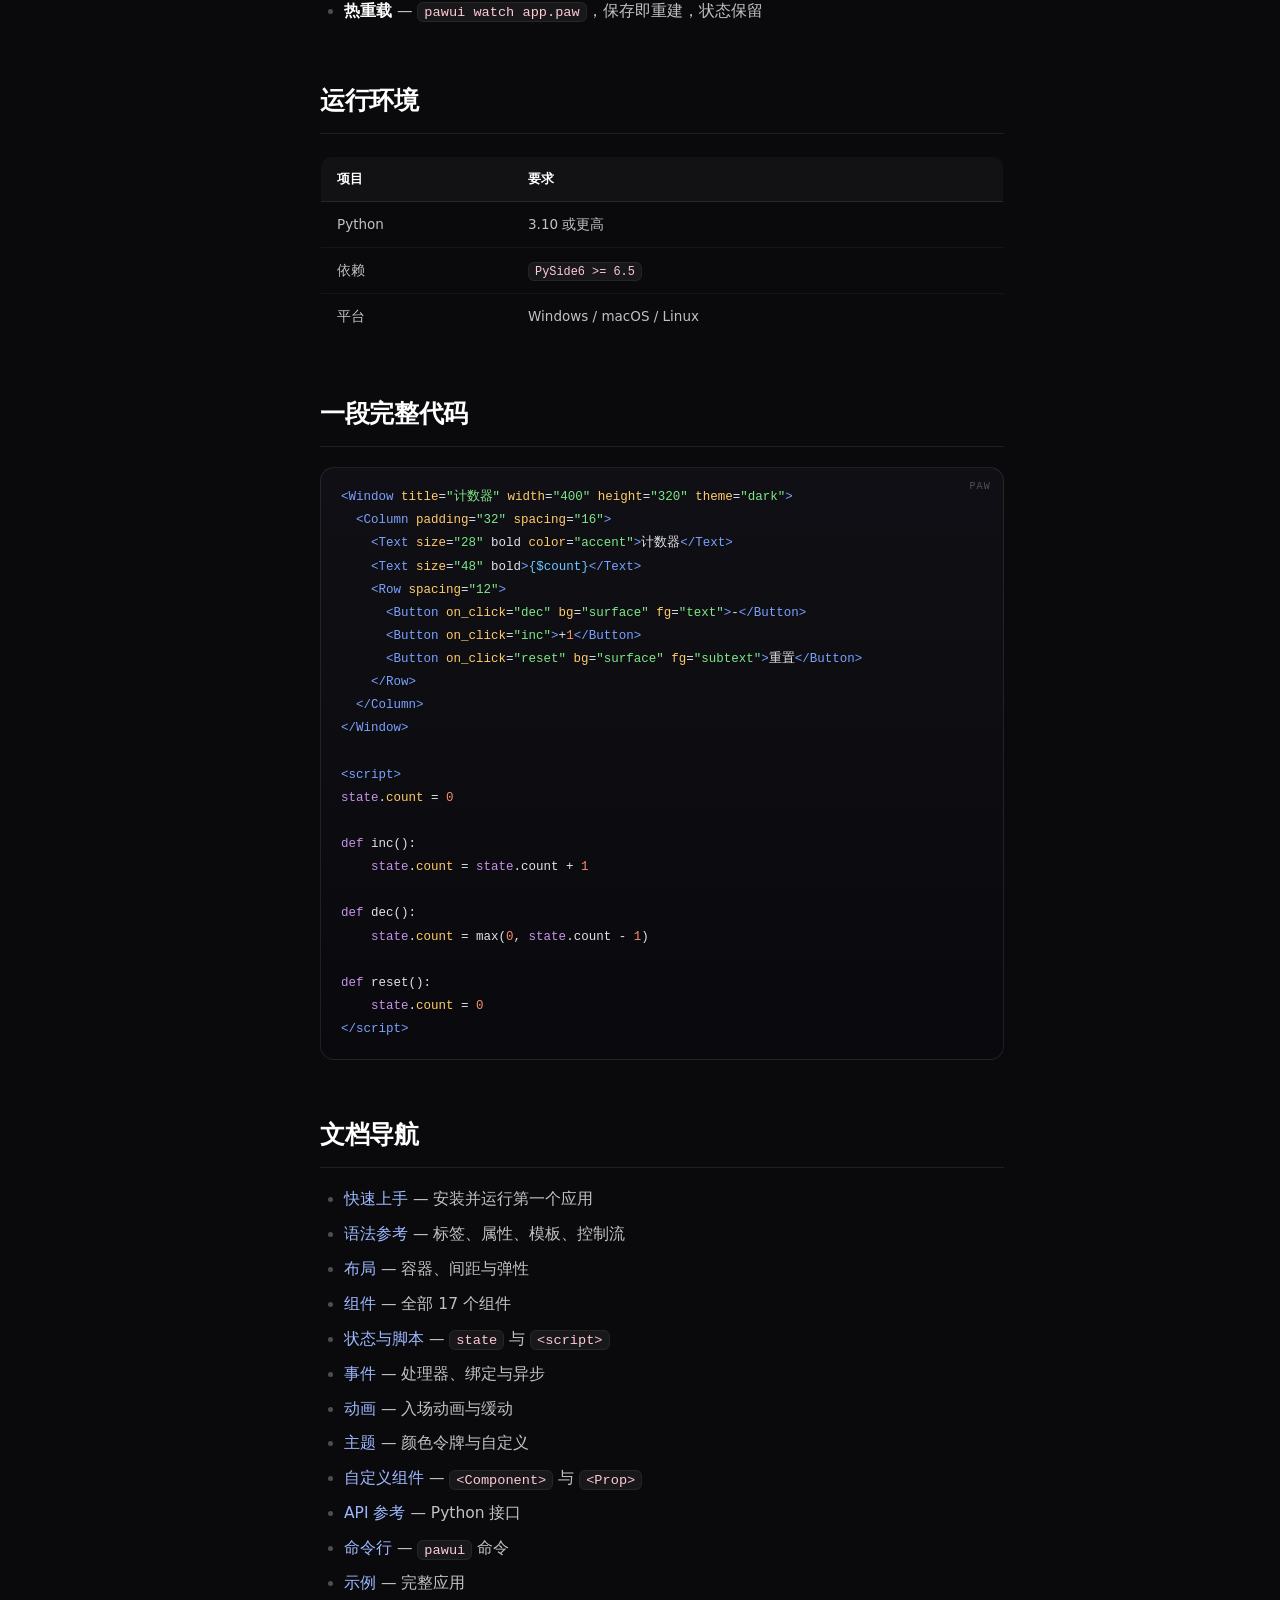
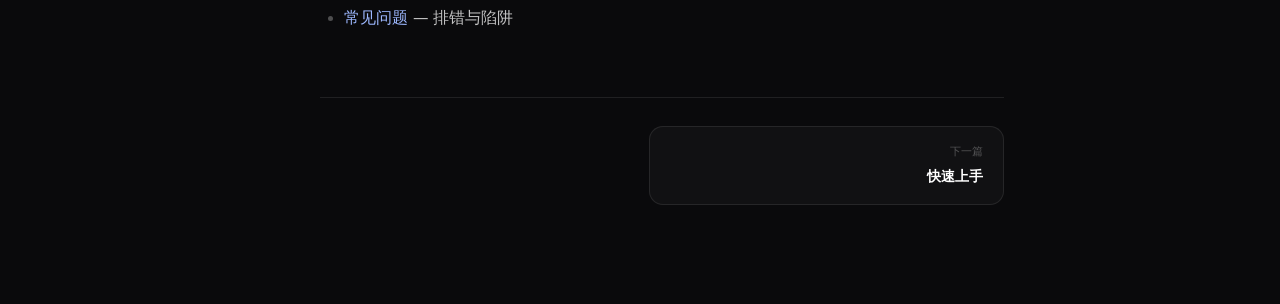
==== commit a1cf2534: "Docs: expand to 44 pages — per-component, concepts, theming, migration, glossary" ====
--- a/docs/index.html
+++ b/docs/index.html
@@ -5,7 +5,7 @@
 <meta name="viewport" content="width=device-width, initial-scale=1.0">
 <title>文档 — PawUI</title>
 <meta name="description" content="PawUI 文档：语法、布局、组件、状态、事件、主题与命令行参考。">
-<link rel="stylesheet" href="../static/style.css?v=5">
+<link rel="stylesheet" href="../static/style.css?v=6">
 </head>
 <body class="docs-body">
 
@@ -66,7 +66,7 @@
 
 <script src="../static/marked.min.js"></script>
 <script src="../static/dompurify.min.js"></script>
-<script src="../static/data.js?v=5"></script>
-<script src="../static/docs.js?v=5"></script>
+<script src="../static/data.js?v=6"></script>
+<script src="../static/docs.js?v=6"></script>
 </body>
 </html>
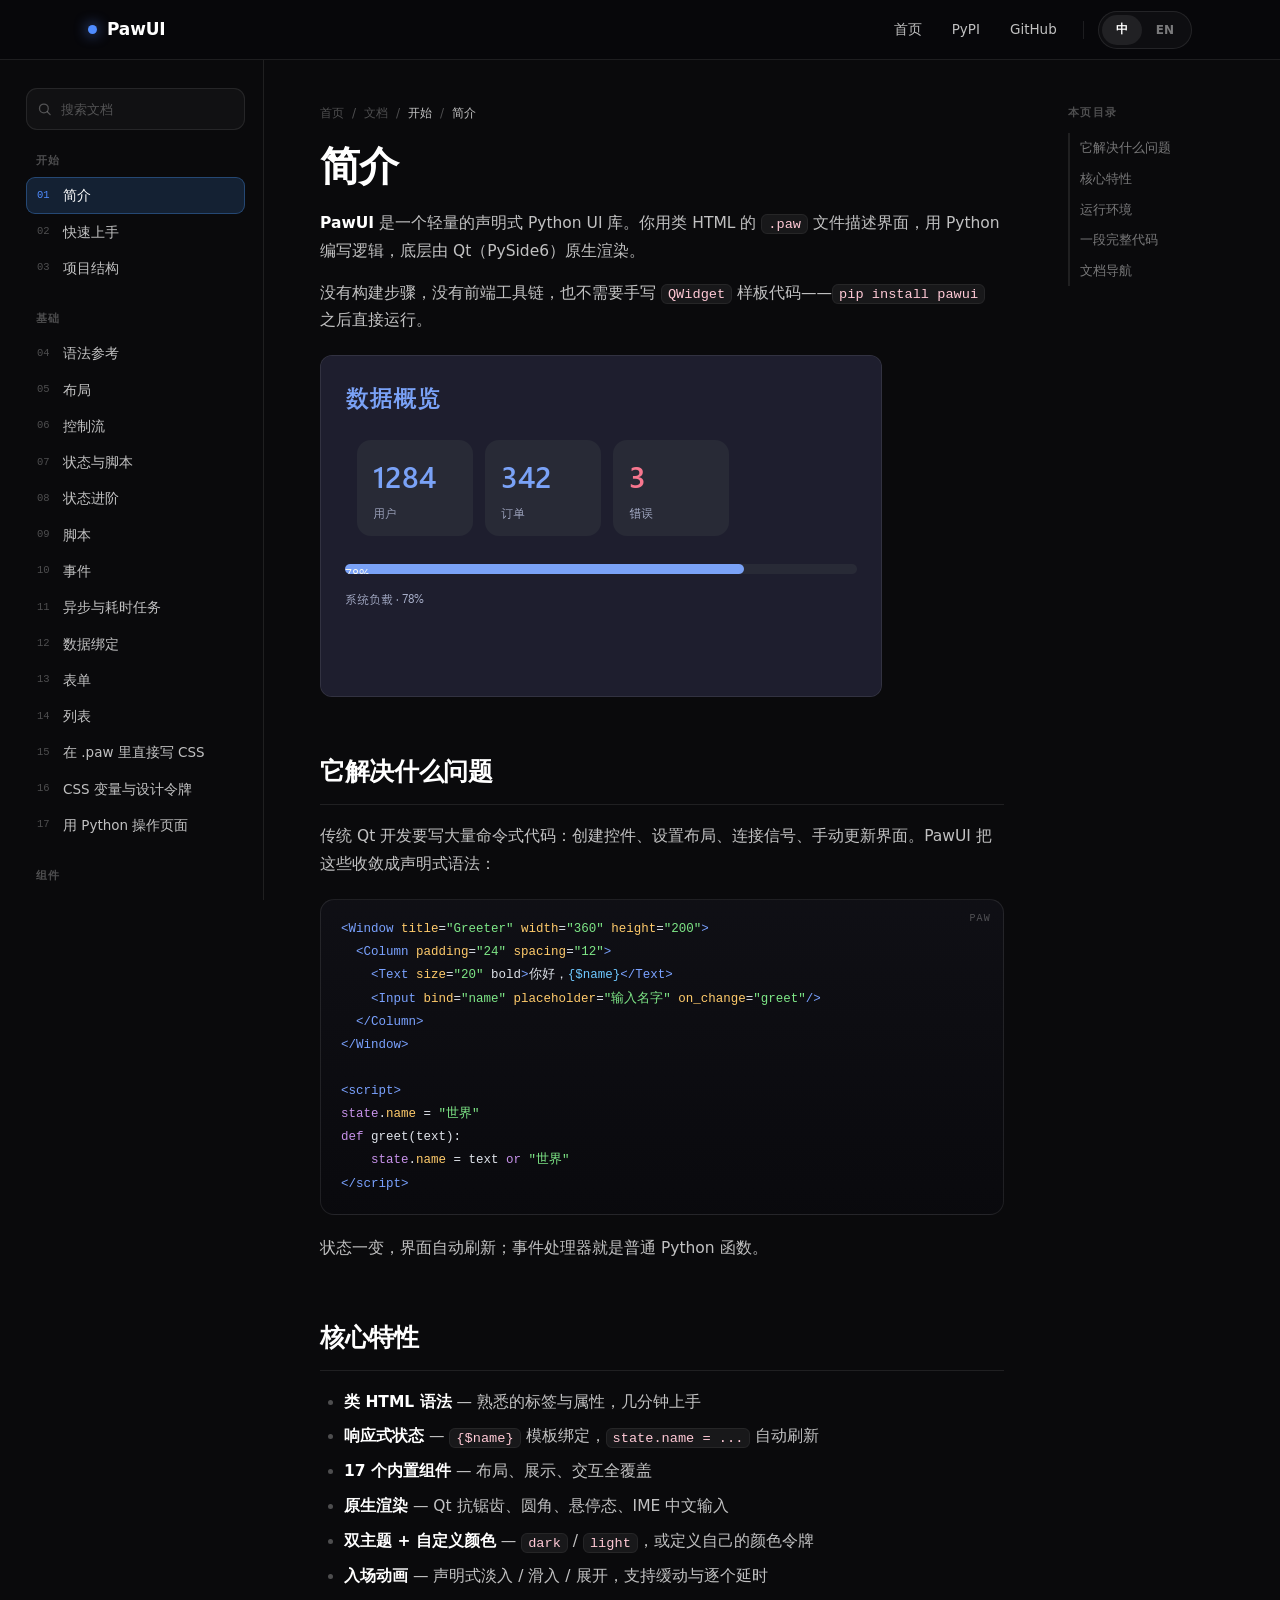
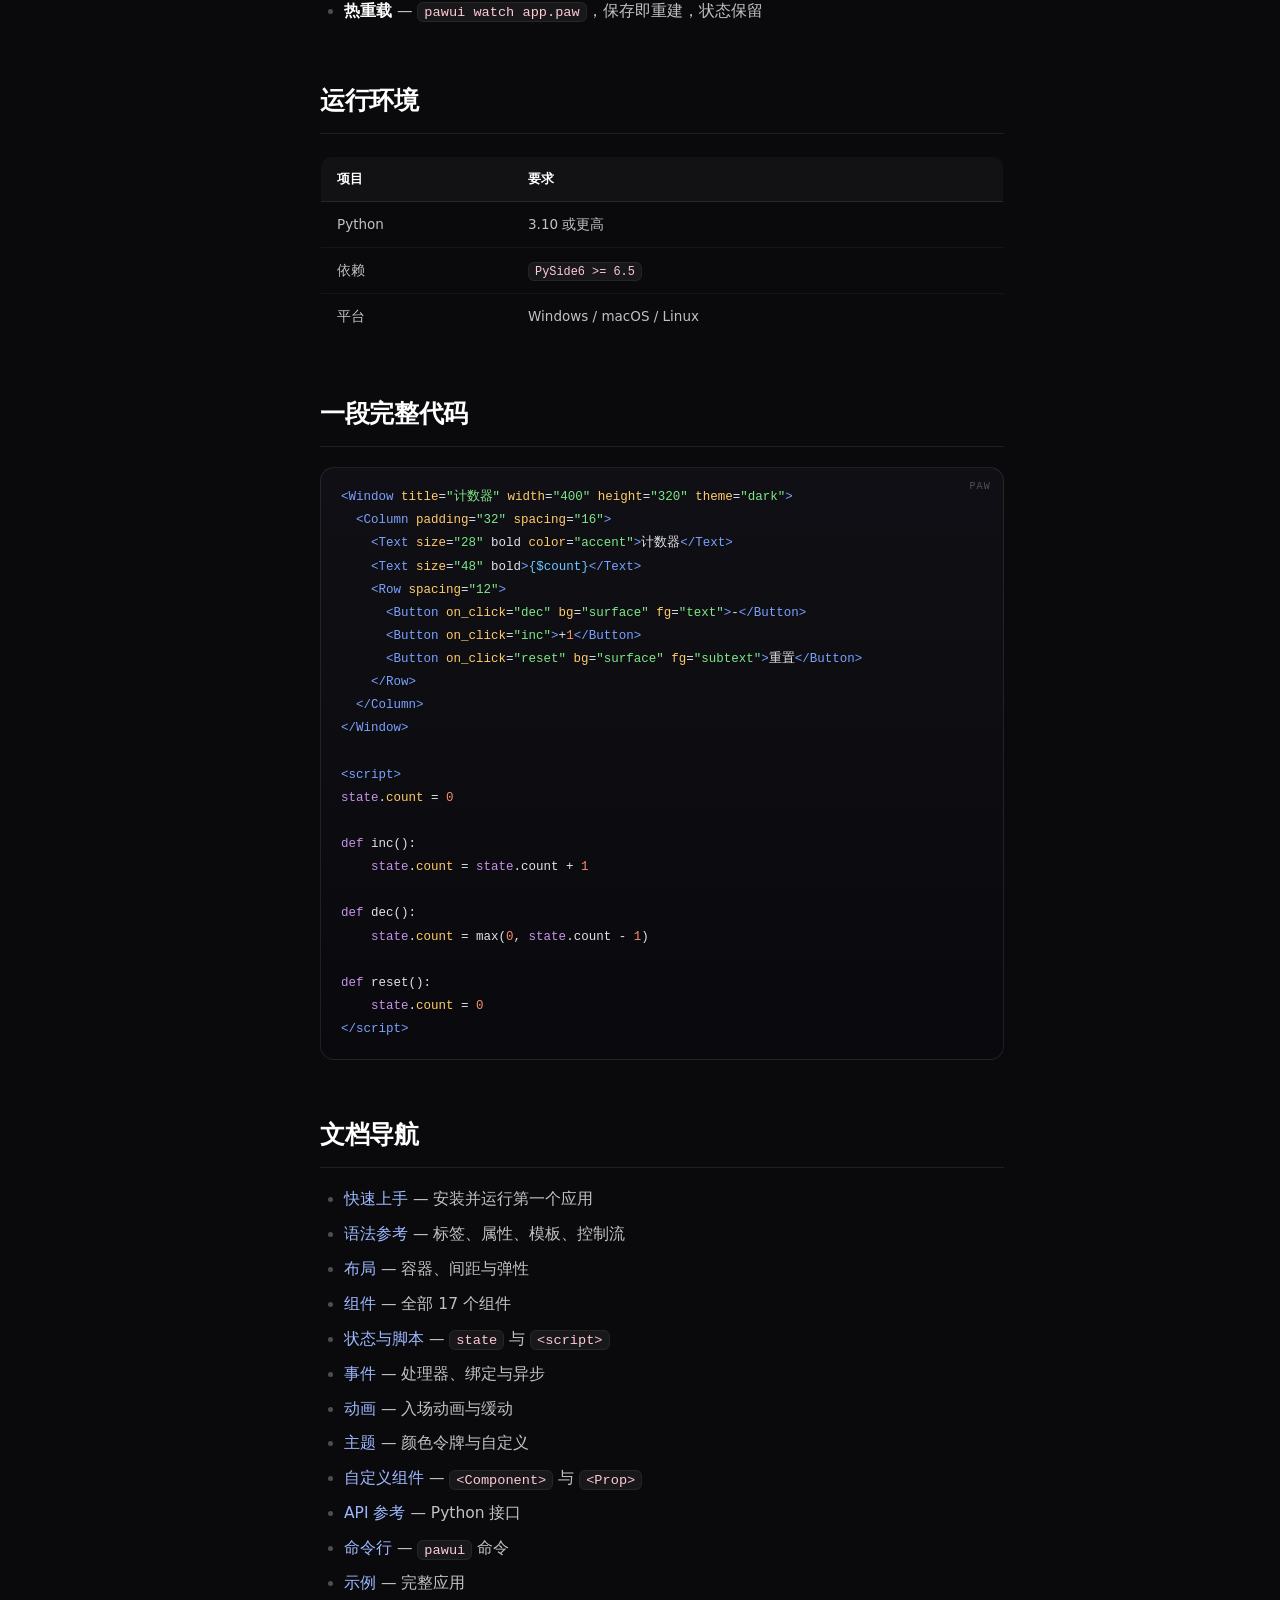
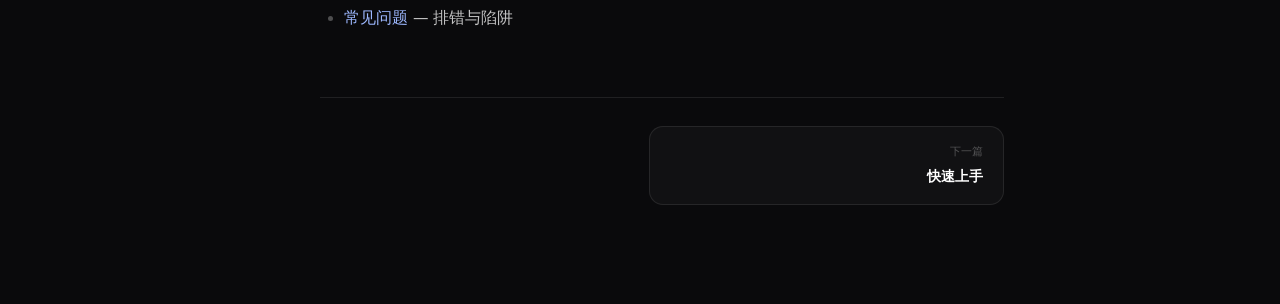
==== commit 80325dd7: "docs: 54 pages (10 new bilingual guides), 44 components, GitHub links - 10 new guides x2 languages: " ====
--- a/docs/index.html
+++ b/docs/index.html
@@ -5,7 +5,7 @@
 <meta name="viewport" content="width=device-width, initial-scale=1.0">
 <title>文档 — PawUI</title>
 <meta name="description" content="PawUI 文档：语法、布局、组件、状态、事件、主题与命令行参考。">
-<link rel="stylesheet" href="../static/style.css?v=6">
+<link rel="stylesheet" href="../static/style.css?v=8">
 </head>
 <body class="docs-body">
 
@@ -15,6 +15,7 @@
     <nav class="header-nav">
       <a class="nav-link" href="../index.html" data-zh="首页" data-en="Home">首页</a>
       <a class="nav-link" href="https://pypi.org/project/pawui/" target="_blank" rel="noopener">PyPI</a>
+      <a class="nav-link" href="https://github.com/LK-BLOG/PawUI" target="_blank" rel="noopener">GitHub</a>
       <span class="divider-v"></span>
       <div class="lang-toggle" role="group" aria-label="Language">
         <button type="button" data-lang="zh" class="active">中</button>
@@ -66,7 +67,7 @@
 
 <script src="../static/marked.min.js"></script>
 <script src="../static/dompurify.min.js"></script>
-<script src="../static/data.js?v=6"></script>
-<script src="../static/docs.js?v=6"></script>
+<script src="../static/data.js?v=8"></script>
+<script src="../static/docs.js?v=8"></script>
 </body>
 </html>
